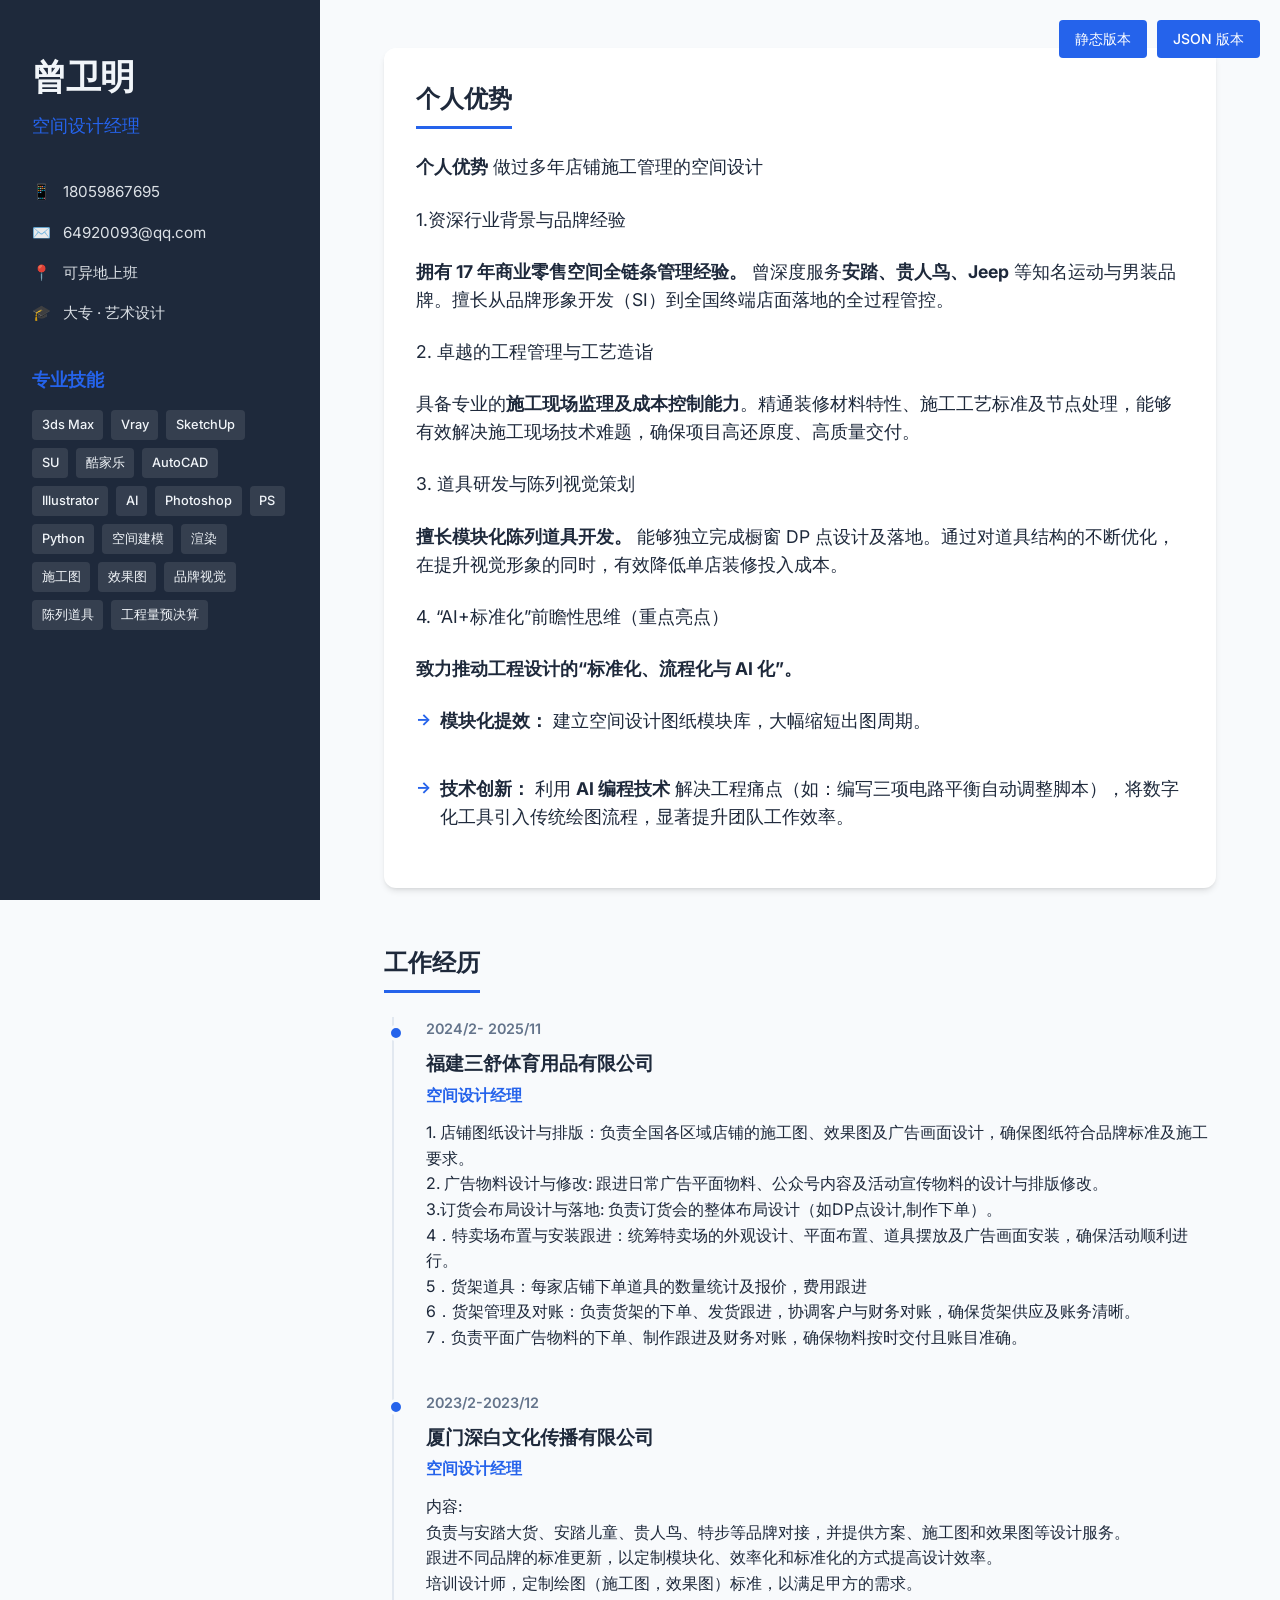
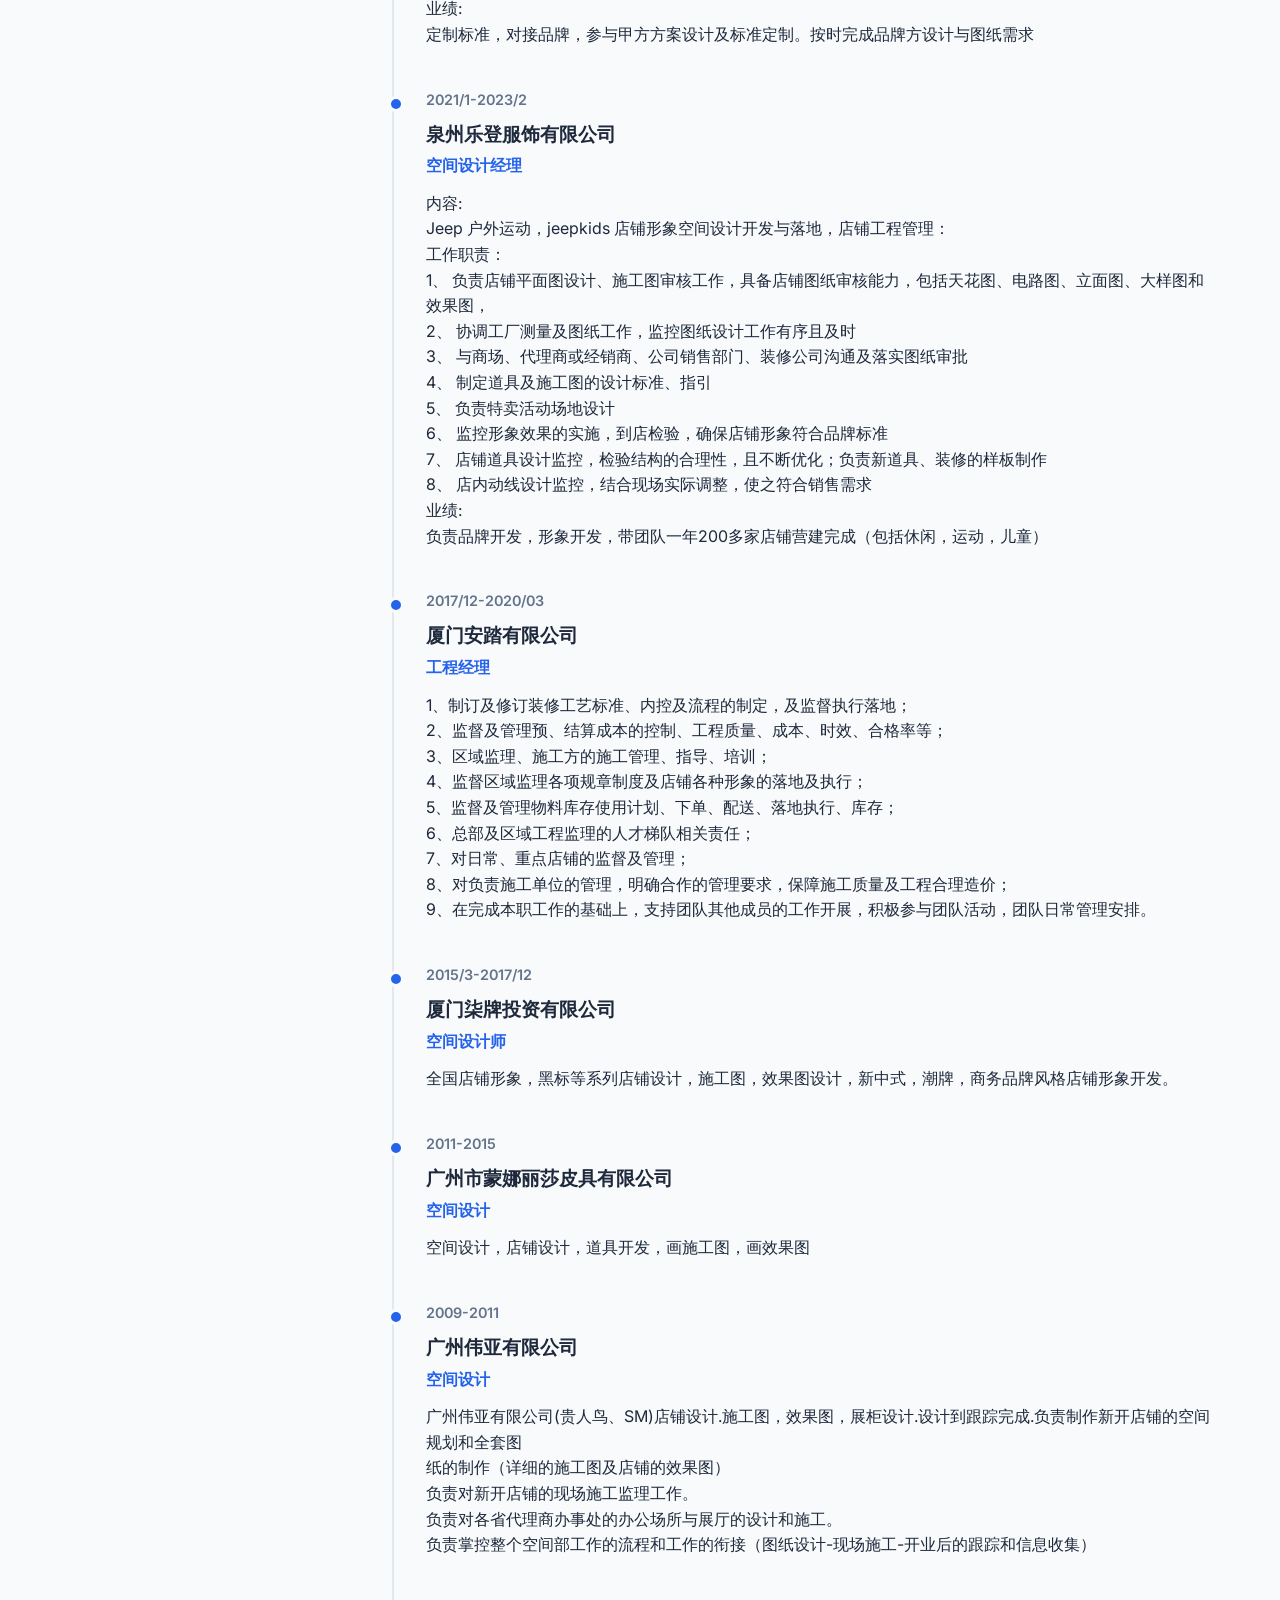
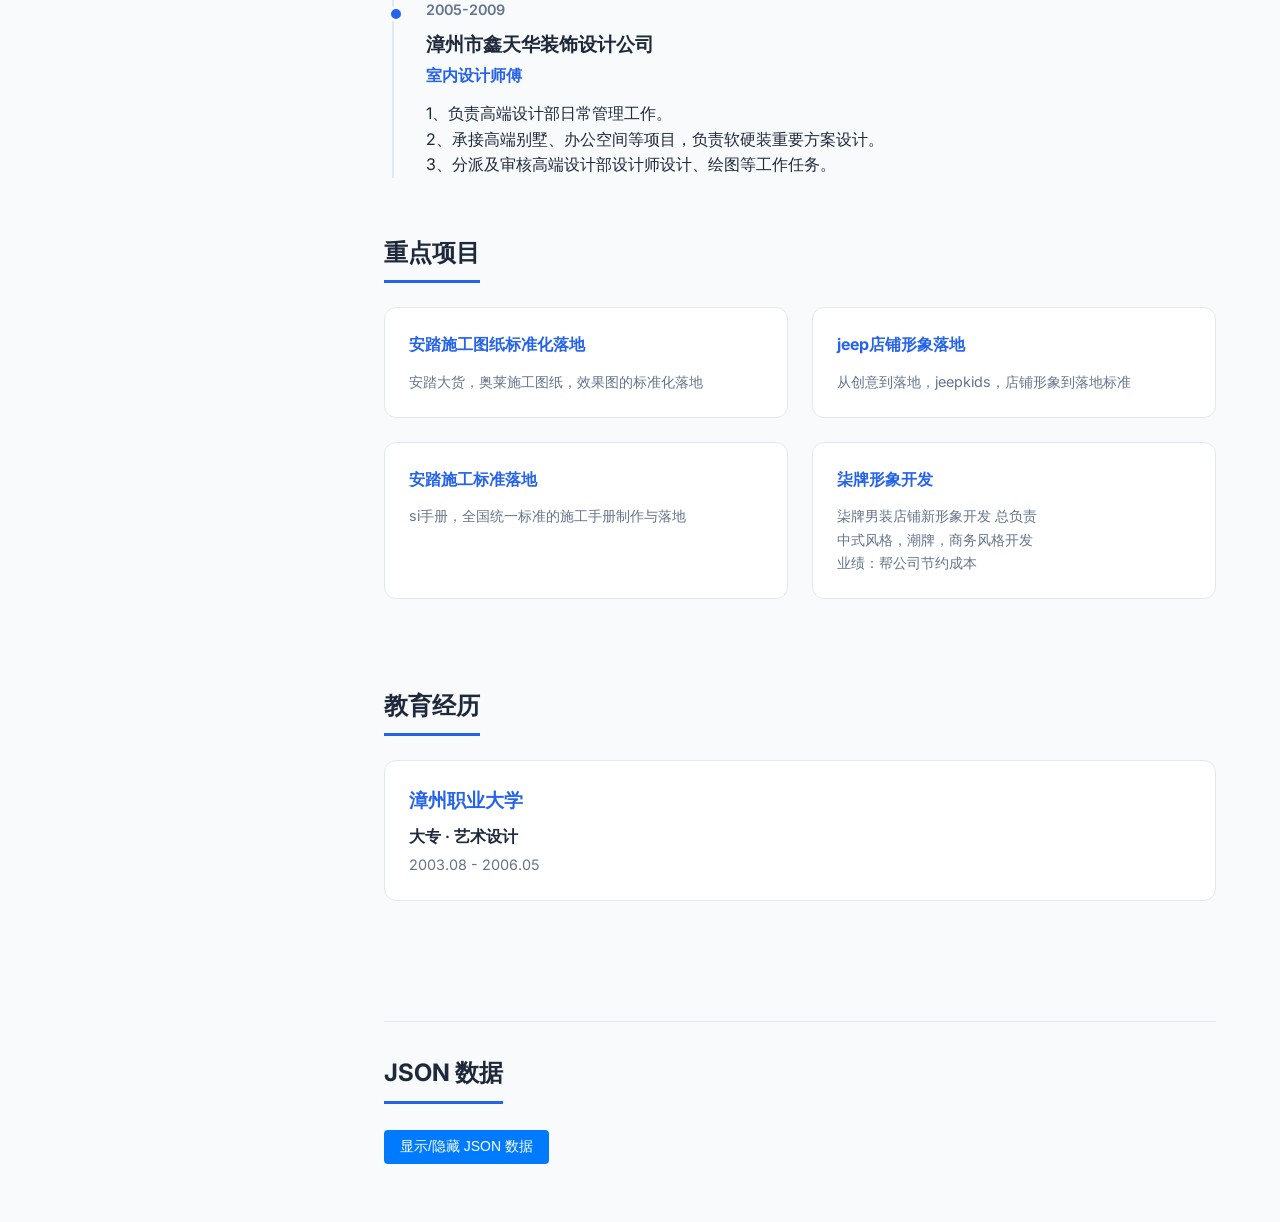
==== resume-json.html @ 0f8d4d76 "添加 JSON 动态加载简历功能 新增功能： - resume-json.html: 动态加载 JSON 简历数据的页面 - 支持从 "曾卫明简历.json" 文件加载完整简历信息 - 添加导航链接在" ====
<!DOCTYPE html>
<html lang="zh-CN">
<head>
    <meta charset="UTF-8">
    <meta name="viewport" content="width=device-width, initial-scale=1.0">
    <title>曾卫明 | 空间设计经理 - JSON 简历</title>
    <meta name="description" content="曾卫明，资深空间设计经理，拥有17年商业零售空间全链条管理经验。精通SI开发、工程管理及AI赋能设计。">
    <link rel="stylesheet" href="style.css">
    <link rel="preconnect" href="https://fonts.googleapis.com">
    <link rel="preconnect" href="https://fonts.gstatic.com" crossorigin>
    <link href="https://fonts.googleapis.com/css2?family=Inter:wght@300;400;500;600;700&display=swap" rel="stylesheet">
    <style>
        .loading {
            text-align: center;
            padding: 50px;
            font-size: 18px;
            color: #666;
        }
        .error {
            text-align: center;
            padding: 50px;
            color: #e74c3c;
            font-size: 18px;
        }
        .json-viewer {
            background: #f8f9fa;
            border: 1px solid #dee2e6;
            border-radius: 8px;
            padding: 20px;
            margin: 20px 0;
            font-family: 'Courier New', monospace;
            font-size: 14px;
            max-height: 500px;
            overflow-y: auto;
        }
        .json-toggle {
            background: #007bff;
            color: white;
            border: none;
            padding: 8px 16px;
            border-radius: 4px;
            cursor: pointer;
            margin: 10px 0;
            font-size: 14px;
        }
        .json-toggle:hover {
            background: #0056b3;
        }
    </style>
</head>
<body>
    <div class="nav-links">
        <a href="index.html" class="nav-link">静态版本</a>
        <a href="resume-json.html" class="nav-link">JSON 版本</a>
    </div>
    <div class="app-container">
        <!-- Sidebar -->
        <aside class="sidebar">
            <div class="profile-header">
                <div class="name-tag">
                    <h1 id="resume-name">加载中...</h1>
                    <p class="title" id="resume-title">空间设计经理</p>
                </div>
            </div>

            <div class="contact-section" id="contact-section">
                <!-- 联系信息会动态加载 -->
            </div>

            <div class="skills-section">
                <h3>专业技能</h3>
                <div class="skill-tags" id="skills-section">
                    <!-- 技能标签会动态加载 -->
                </div>
            </div>
        </aside>

        <!-- Main Content -->
        <main class="main-content">
            <section class="summary-card">
                <h2>个人优势</h2>
                <div class="summary-content" id="summary-section">
                    <!-- 个人优势会动态加载 -->
                </div>
            </section>

            <section class="experience-section">
                <h2>工作经历</h2>
                <div class="timeline" id="experience-section">
                    <!-- 工作经历会动态加载 -->
                </div>
            </section>

            <section class="projects-section">
                <h2>重点项目</h2>
                <div class="project-grid" id="projects-section">
                    <!-- 项目经历会动态加载 -->
                </div>
            </section>

            <section class="education-section">
                <h2>教育经历</h2>
                <div id="education-section">
                    <!-- 教育经历会动态加载 -->
                </div>
            </section>

            <!-- JSON 数据查看器 -->
            <section class="json-section">
                <h2>JSON 数据</h2>
                <button class="json-toggle" onclick="toggleJsonViewer()">显示/隐藏 JSON 数据</button>
                <div class="json-viewer" id="json-viewer" style="display: none;">
                    <pre id="json-data"></pre>
                </div>
            </section>
        </main>
    </div>

    <script src="script.js"></script>
    <script>
        // 显示加载状态
        document.addEventListener('DOMContentLoaded', function() {
            loadResumeData();
        });

        async function loadResumeData() {
            try {
                const response = await fetch('曾卫明简历.json');
                if (!response.ok) {
                    throw new Error(`HTTP error! status: ${response.status}`);
                }
                const resumeData = await response.json();
                
                // 显示 JSON 数据
                document.getElementById('json-data').textContent = JSON.stringify(resumeData, null, 2);
                
                // 渲染简历内容
                renderResume(resumeData);
            } catch (error) {
                console.error('加载简历数据失败:', error);
                document.getElementById('resume-name').textContent = '加载失败';
                document.getElementById('resume-title').textContent = '请检查 JSON 文件';
                document.getElementById('contact-section').innerHTML = 
                    '<div class="error">无法加载简历数据，请检查控制台错误信息。</div>';
            }
        }

        function renderResume(data) {
            // 基本信息
            document.getElementById('resume-name').textContent = data.basic.name || '曾卫明';
            document.getElementById('resume-title').textContent = data.basic.title || '空间设计经理';

            // 联系信息
            const contactSection = document.getElementById('contact-section');
            contactSection.innerHTML = `
                <div class="contact-item">
                    <span class="icon">📱</span>
                    <a href="tel:${data.basic.phone || '18059867695'}">${data.basic.phone || '18059867695'}</a>
                </div>
                <div class="contact-item">
                    <span class="icon">✉️</span>
                    <a href="mailto:${data.basic.email || '64020093@qq.com'}">${data.basic.email || '64020093@qq.com'}</a>
                </div>
                <div class="contact-item">
                    <span class="icon">📍</span>
                    <span>${data.basic.location || '福建 · 可异地上班'}</span>
                </div>
                <div class="contact-item">
                    <span class="icon">🎓</span>
                    <span>${data.education[0]?.degree || '大专'} · ${data.education[0]?.major || '艺术设计'}</span>
                </div>
            `;

            // 专业技能（从 skillContent 中提取）
            const skillsSection = document.getElementById('skills-section');
            const skillKeywords = [
                '3ds Max', 'Vray', 'SketchUp', 'SU', '酷家乐', 'AutoCAD', 
                'Illustrator', 'AI', 'Photoshop', 'PS', 'Python', 'AI编程',
                '空间建模', '渲染', '施工图', '效果图', '品牌视觉', '橱窗设计',
                'DP点', '陈列道具', '工程量预决算', '模块化', '标准化'
            ];
            
            let skills = [];
            const skillContent = data.skillContent || '';
            for (const keyword of skillKeywords) {
                if (skillContent.includes(keyword)) {
                    skills.push(keyword);
                }
            }
            
            if (skills.length === 0) {
                skills = ['空间设计', '工程管理', '品牌形象开发', '施工监理', '成本控制'];
            }
            
            skillsSection.innerHTML = skills.map(skill => `<span>${skill}</span>`).join('');

            // 个人优势
            const summarySection = document.getElementById('summary-section');
            if (data.customData && data.customData['custom-1'] && data.customData['custom-1'][0]) {
                const advantage = data.customData['custom-1'][0];
                summarySection.innerHTML = `
                    <p><strong>${advantage.title || '个人优势'}</strong> ${advantage.subtitle || ''}</p>
                    <div>${advantage.description || ''}</div>
                `;
            } else {
                summarySection.innerHTML = `
                    <p><strong>17年商业零售空间全链条管理经验。</strong> 曾深度服务安踏、贵人鸟、Jeep等知名品牌。擅长从品牌形象开发（SI）到全国终端店面落地的全过程管控。</p>
                    <ul>
                        <li><strong>工程管理：</strong> 具备专业的施工现场监理及成本控制能力，精通装修材料及工艺标准。</li>
                        <li><strong>道具研发：</strong> 擅长模块化陈列道具开发，优化结构，提升形象并降低单店成本。</li>
                        <li><strong>AI 赋能：</strong> 致力推动设计"标准化、流程化与 AI 化"，自主开发三相电路平衡辅助计算代码。</li>
                    </ul>
                `;
            }

            // 工作经历
            const experienceSection = document.getElementById('experience-section');
            if (data.experience && data.experience.length > 0) {
                experienceSection.innerHTML = data.experience.map(exp => `
                    <div class="timeline-item">
                        <div class="time-node">${exp.date || ''}</div>
                        <div class="content">
                            <h3>${exp.company || ''}</h3>
                            <p class="role">${exp.position || ''}</p>
                            <div>${exp.details || ''}</div>
                        </div>
                    </div>
                `).join('');
            }

            // 项目经历
            const projectsSection = document.getElementById('projects-section');
            if (data.projects && data.projects.length > 0) {
                projectsSection.innerHTML = data.projects.map(proj => `
                    <div class="project-card">
                        <h4>${proj.name || ''}</h4>
                        <p>${proj.description || ''}</p>
                    </div>
                `).join('');
            }

            // 教育经历
            const educationSection = document.getElementById('education-section');
            if (data.education && data.education.length > 0) {
                educationSection.innerHTML = data.education.map(edu => `
                    <div class="education-item">
                        <h3>${edu.school || ''}</h3>
                        <p class="degree">${edu.degree || ''} · ${edu.major || ''}</p>
                        <p class="date">${formatDate(edu.startDate)} - ${formatDate(edu.endDate)}</p>
                    </div>
                `).join('');
            }
        }

        function formatDate(dateString) {
            if (!dateString) return '';
            try {
                const date = new Date(dateString);
                return date.getFullYear() + '.' + (date.getMonth() + 1).toString().padStart(2, '0');
            } catch (e) {
                return dateString;
            }
        }

        function toggleJsonViewer() {
            const viewer = document.getElementById('json-viewer');
            viewer.style.display = viewer.style.display === 'none' ? 'block' : 'none';
        }
    </script>
</body>
</html>
---- style.css ----
:root {
    --primary-color: #2563eb;
    --primary-hover: #1d4ed8;
    --bg-color: #f8fafc;
    --text-main: #1e293b;
    --text-muted: #64748b;
    --card-bg: #ffffff;
    --sidebar-bg: #1e293b;
    --sidebar-text: #f1f5f9;
    --border-color: #e2e8f0;
    --shadow: 0 4px 6px -1px rgb(0 0 0 / 0.1), 0 2px 4px -2px rgb(0 0 0 / 0.1);
    --transition: all 0.3s ease;
}

* {
    margin: 0;
    padding: 0;
    box-sizing: border-box;
}

body {
    font-family: 'Inter', sans-serif;
    line-height: 1.6;
    color: var(--text-main);
    background-color: var(--bg-color);
    -webkit-font-smoothing: antialiased;
}

.app-container {
    display: grid;
    grid-template-columns: 320px 1fr;
    min-height: 100vh;
}

/* Sidebar Styling */
.sidebar {
    background-color: var(--sidebar-bg);
    color: var(--sidebar-text);
    padding: 3rem 2rem;
    position: sticky;
    top: 0;
    height: 100vh;
    display: flex;
    flex-direction: column;
    gap: 2.5rem;
    overflow-y: auto;
}

.profile-header h1 {
    font-size: 2.2rem;
    font-weight: 700;
    margin-bottom: 0.5rem;
    letter-spacing: -0.025em;
}

.profile-header .title {
    font-size: 1.1rem;
    color: var(--primary-color);
    font-weight: 500;
}

.contact-section {
    display: flex;
    flex-direction: column;
    gap: 1rem;
}

.contact-item {
    display: flex;
    align-items: center;
    gap: 0.75rem;
    font-size: 0.95rem;
    opacity: 0.9;
}

.contact-item a {
    color: inherit;
    text-decoration: none;
    transition: var(--transition);
}

.contact-item a:hover {
    color: var(--primary-color);
}

.skills-section h3 {
    font-size: 1.1rem;
    margin-bottom: 1rem;
    color: var(--primary-color);
}

.skill-tags {
    display: flex;
    flex-wrap: wrap;
    gap: 0.5rem;
}

.skill-tags span {
    background: rgba(255, 255, 255, 0.1);
    padding: 0.3rem 0.6rem;
    border-radius: 4px;
    font-size: 0.8rem;
    font-weight: 500;
}

/* Main Content Styling */
.main-content {
    padding: 3rem 4rem;
    max-width: 1000px;
    margin: 0 auto;
    display: flex;
    flex-direction: column;
    gap: 3.5rem;
}

section h2 {
    font-size: 1.5rem;
    font-weight: 700;
    margin-bottom: 1.5rem;
    padding-bottom: 0.5rem;
    border-bottom: 3px solid var(--primary-color);
    width: fit-content;
}

/* Summary Card */
.summary-card {
    background: var(--card-bg);
    padding: 2rem;
    border-radius: 12px;
    box-shadow: var(--shadow);
}

.summary-content p {
    font-size: 1.1rem;
    margin-bottom: 1.5rem;
    color: var(--text-main);
}

.summary-content ul {
    list-style: none;
    display: grid;
    gap: 1rem;
}

.summary-content li {
    position: relative;
    padding-left: 1.5rem;
}

.summary-content li::before {
    content: "→";
    position: absolute;
    left: 0;
    color: var(--primary-color);
    font-weight: bold;
}

/* Timeline */
.timeline {
    display: flex;
    flex-direction: column;
    gap: 2.5rem;
    border-left: 2px solid var(--border-color);
    padding-left: 2rem;
    margin-left: 0.5rem;
}

.timeline-item {
    position: relative;
}

.timeline-item::before {
    content: "";
    position: absolute;
    left: calc(-2rem - 6px);
    top: 0.5rem;
    width: 10px;
    height: 10px;
    background: var(--primary-color);
    border-radius: 50%;
    border: 3px solid var(--bg-color);
}

.time-node {
    font-size: 0.9rem;
    font-weight: 600;
    color: var(--text-muted);
    margin-bottom: 0.5rem;
}

.content h3 {
    font-size: 1.2rem;
    margin-bottom: 0.25rem;
}

.content .role {
    font-weight: 600;
    color: var(--primary-color);
    margin-bottom: 0.75rem;
}

.content ul {
    list-style: disc;
    padding-left: 1.2rem;
    color: var(--text-muted);
    font-size: 0.95rem;
}

/* Project Grid */
.project-grid {
    display: grid;
    grid-template-columns: repeat(auto-fit, minmax(280px, 1fr));
    gap: 1.5rem;
}

.project-card {
    background: var(--card-bg);
    padding: 1.5rem;
    border-radius: 12px;
    border: 1px solid var(--border-color);
    transition: var(--transition);
}

.project-card:hover {
    transform: translateY(-5px);
    box-shadow: var(--shadow);
    border-color: var(--primary-color);
}

.project-card h4 {
    margin-bottom: 0.75rem;
    color: var(--primary-color);
}

.project-card p {
    font-size: 0.9rem;
    color: var(--text-muted);
}

/* Education Section */
.education-section {
    margin-top: 2rem;
}

.education-item {
    background: var(--card-bg);
    padding: 1.5rem;
    border-radius: 12px;
    border: 1px solid var(--border-color);
    margin-bottom: 1rem;
}

.education-item h3 {
    font-size: 1.2rem;
    margin-bottom: 0.5rem;
    color: var(--primary-color);
}

.education-item .degree {
    font-weight: 600;
    color: var(--text-main);
    margin-bottom: 0.25rem;
}

.education-item .date {
    font-size: 0.9rem;
    color: var(--text-muted);
}

/* Navigation Links */
.nav-links {
    position: fixed;
    top: 20px;
    right: 20px;
    display: flex;
    gap: 10px;
    z-index: 1000;
}

.nav-link {
    background: var(--primary-color);
    color: white;
    padding: 8px 16px;
    border-radius: 4px;
    text-decoration: none;
    font-size: 14px;
    font-weight: 500;
    transition: var(--transition);
}

.nav-link:hover {
    background: var(--primary-hover);
    transform: translateY(-2px);
}

/* JSON Section */
.json-section {
    margin-top: 3rem;
    padding-top: 2rem;
    border-top: 1px solid var(--border-color);
}

.json-section h2 {
    margin-bottom: 1rem;
}

/* Responsive */
@media (max-width: 900px) {
    .app-container {
        grid-template-columns: 1fr;
    }

    .sidebar {
        height: auto;
        position: relative;
        padding: 2rem;
    }

    .main-content {
        padding: 2rem;
    }
}
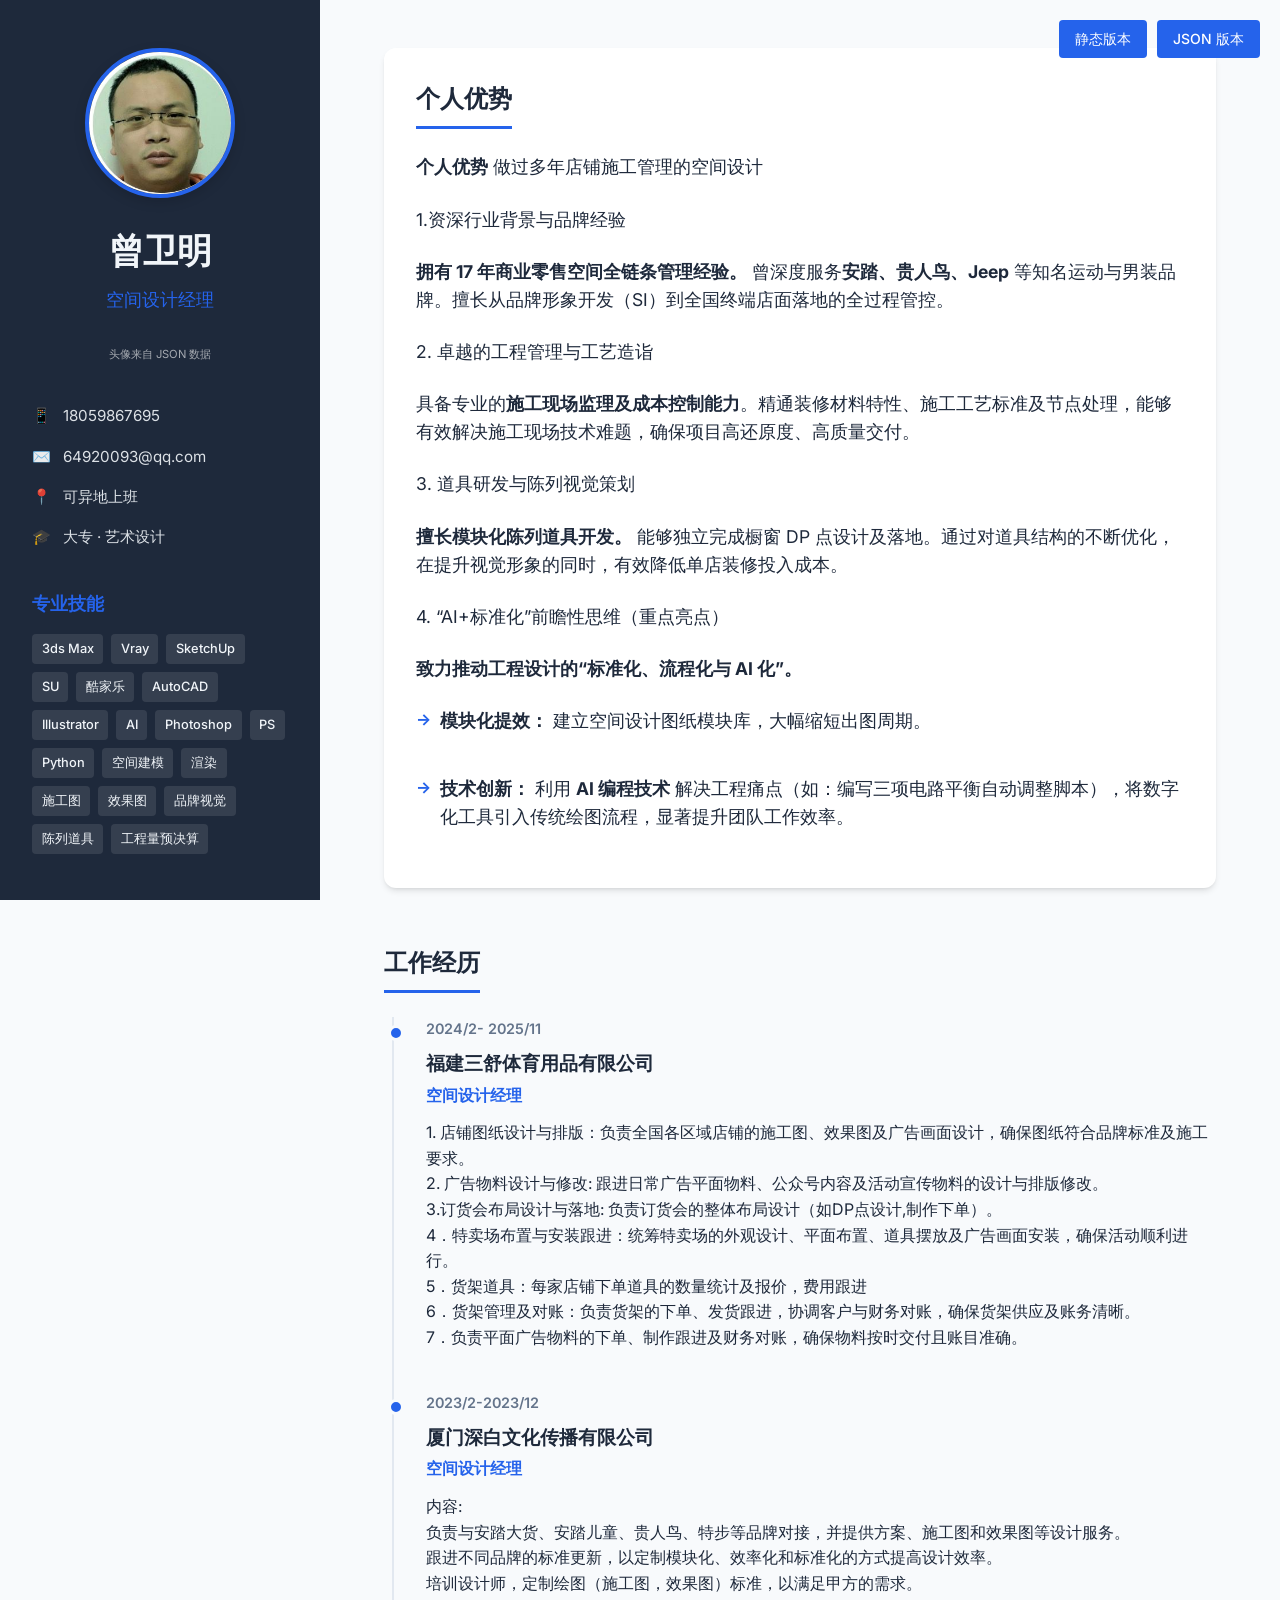
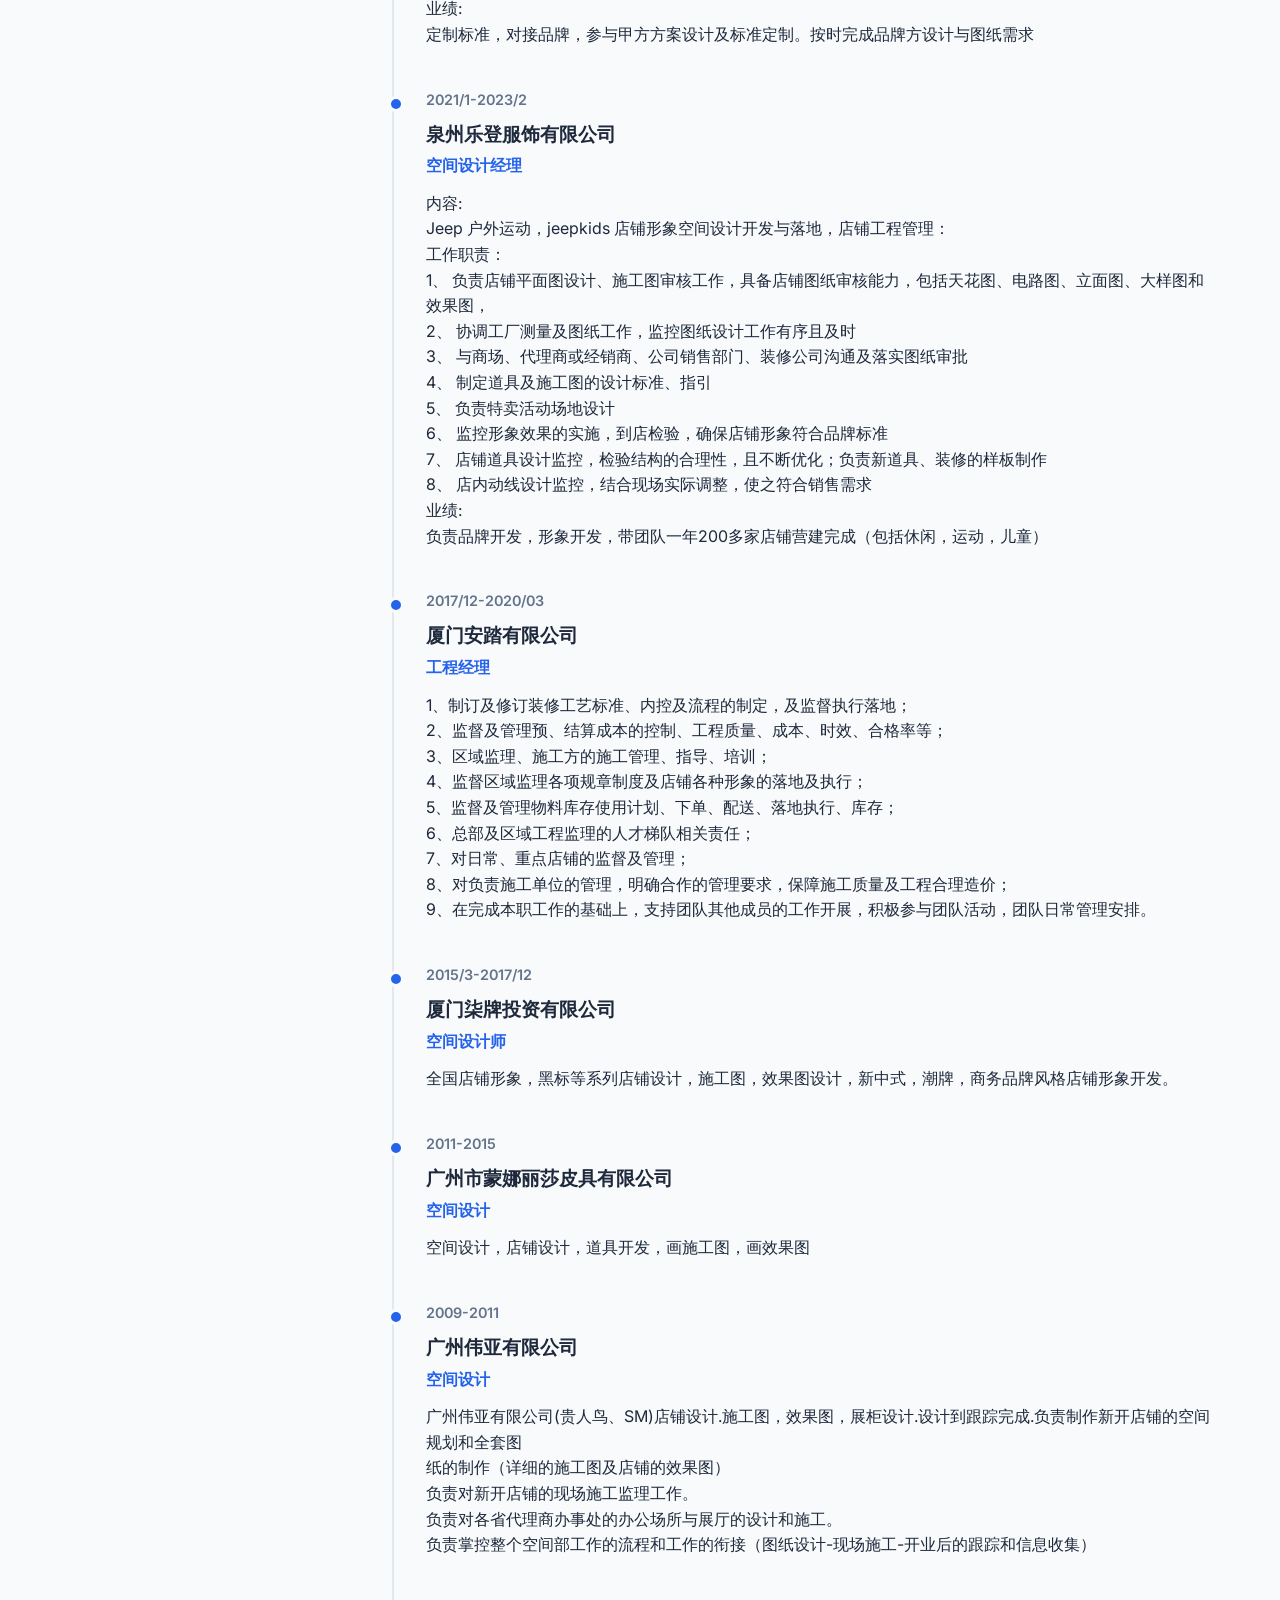
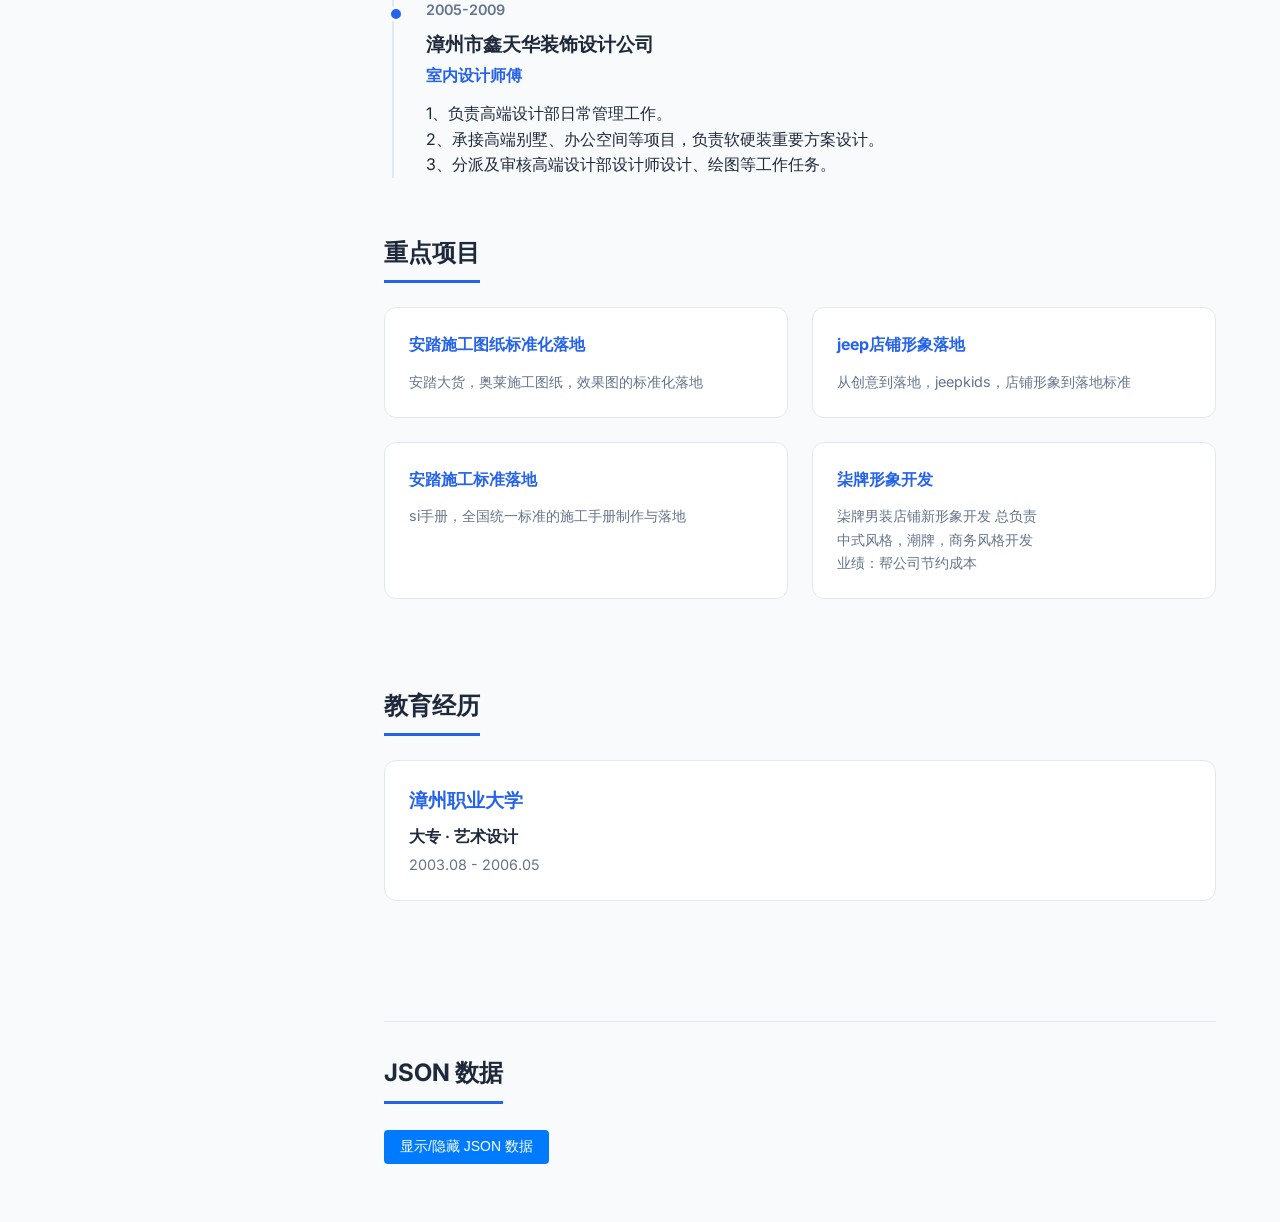
==== commit dde9797a: "添加头像功能并上传头像图片 新增功能： 1. HTML 版本头像上传功能    - 点击"更换头像"按钮上传本地图片    - 支持 JPG/PNG/GIF 格式，最大 2MB    - 自动保存到浏" ====
--- a/resume-json.html
+++ b/resume-json.html
@@ -57,9 +57,18 @@
         <!-- Sidebar -->
         <aside class="sidebar">
             <div class="profile-header">
+                <img src="https://images.unsplash.com/photo-1507003211169-0a1dd7228f2d?ixlib=rb-4.0.3&ixid=M3wxMjA3fDB8MHxwaG90by1wYWdlfHx8fGVufDB8fHx8fA%3D%3D&auto=format&fit=crop&w=300&q=80" 
+                     alt="头像" 
+                     class="profile-avatar" 
+                     id="resume-avatar">
+                
                 <div class="name-tag">
                     <h1 id="resume-name">加载中...</h1>
                     <p class="title" id="resume-title">空间设计经理</p>
+                </div>
+                
+                <div class="avatar-upload">
+                    <p class="avatar-hint">头像来自 JSON 数据</p>
                 </div>
             </div>
 
@@ -149,6 +158,20 @@
             // 基本信息
             document.getElementById('resume-name').textContent = data.basic.name || '曾卫明';
             document.getElementById('resume-title').textContent = data.basic.title || '空间设计经理';
+            
+            // 头像
+            const avatarElement = document.getElementById('resume-avatar');
+            if (data.basic.photo) {
+                // 检查是否是 base64 数据
+                if (data.basic.photo.startsWith('data:image')) {
+                    avatarElement.src = data.basic.photo;
+                } else if (data.basic.photo.startsWith('http')) {
+                    avatarElement.src = data.basic.photo;
+                } else {
+                    // 假设是相对路径的文件名
+                    avatarElement.src = data.basic.photo;
+                }
+            }
 
             // 联系信息
             const contactSection = document.getElementById('contact-section');
--- a/style.css
+++ b/style.css
@@ -46,6 +46,57 @@
     overflow-y: auto;
 }
 
+.profile-header {
+    display: flex;
+    flex-direction: column;
+    align-items: center;
+    text-align: center;
+    gap: 1.5rem;
+}
+
+.profile-avatar {
+    width: 150px;
+    height: 150px;
+    border-radius: 50%;
+    object-fit: cover;
+    border: 4px solid var(--primary-color);
+    box-shadow: 0 4px 12px rgba(0, 0, 0, 0.15);
+}
+
+.avatar-upload {
+    display: flex;
+    flex-direction: column;
+    align-items: center;
+    gap: 0.5rem;
+    margin-top: 0.5rem;
+}
+
+.avatar-upload-btn {
+    background: rgba(255, 255, 255, 0.1);
+    color: var(--sidebar-text);
+    border: 1px solid rgba(255, 255, 255, 0.3);
+    padding: 6px 12px;
+    border-radius: 4px;
+    font-size: 0.8rem;
+    cursor: pointer;
+    transition: var(--transition);
+}
+
+.avatar-upload-btn:hover {
+    background: rgba(255, 255, 255, 0.2);
+}
+
+.avatar-upload input[type="file"] {
+    display: none;
+}
+
+.avatar-hint {
+    font-size: 0.7rem;
+    color: rgba(255, 255, 255, 0.6);
+    text-align: center;
+    max-width: 200px;
+}
+
 .profile-header h1 {
     font-size: 2.2rem;
     font-weight: 700;
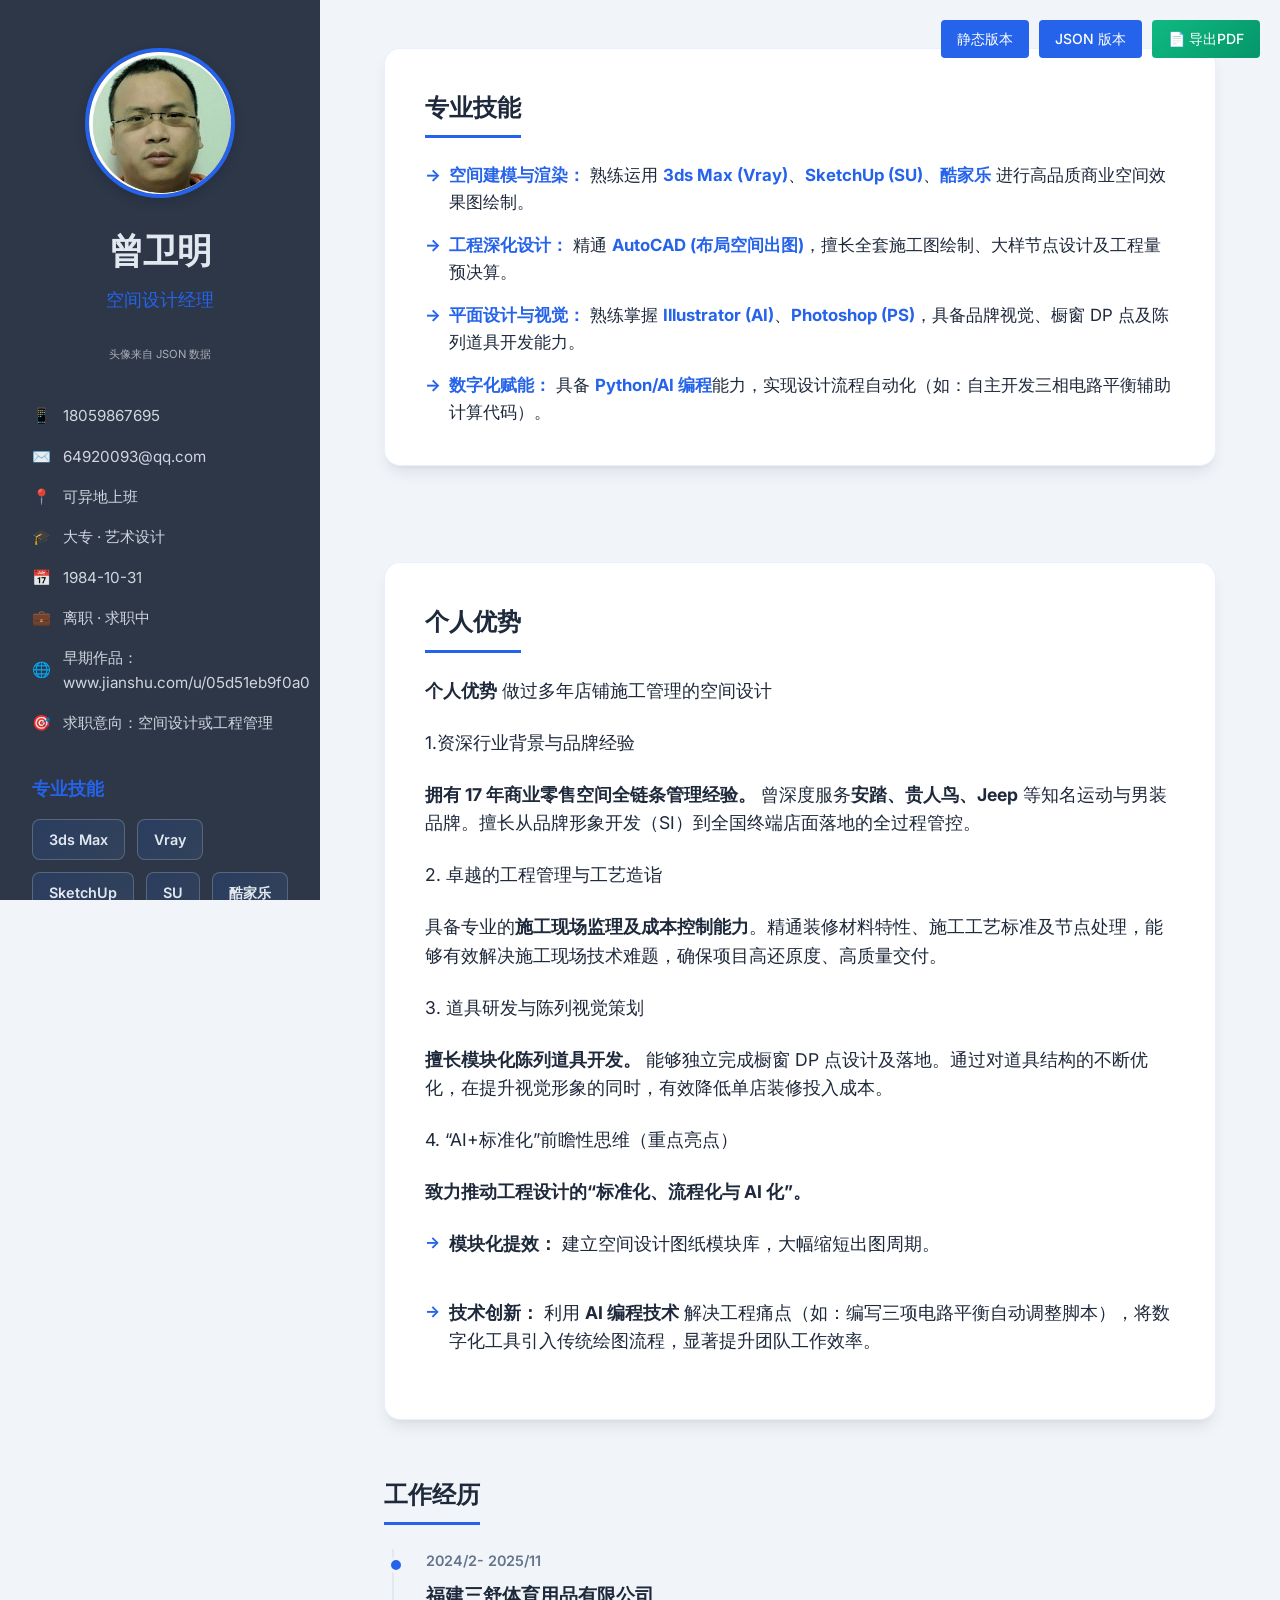
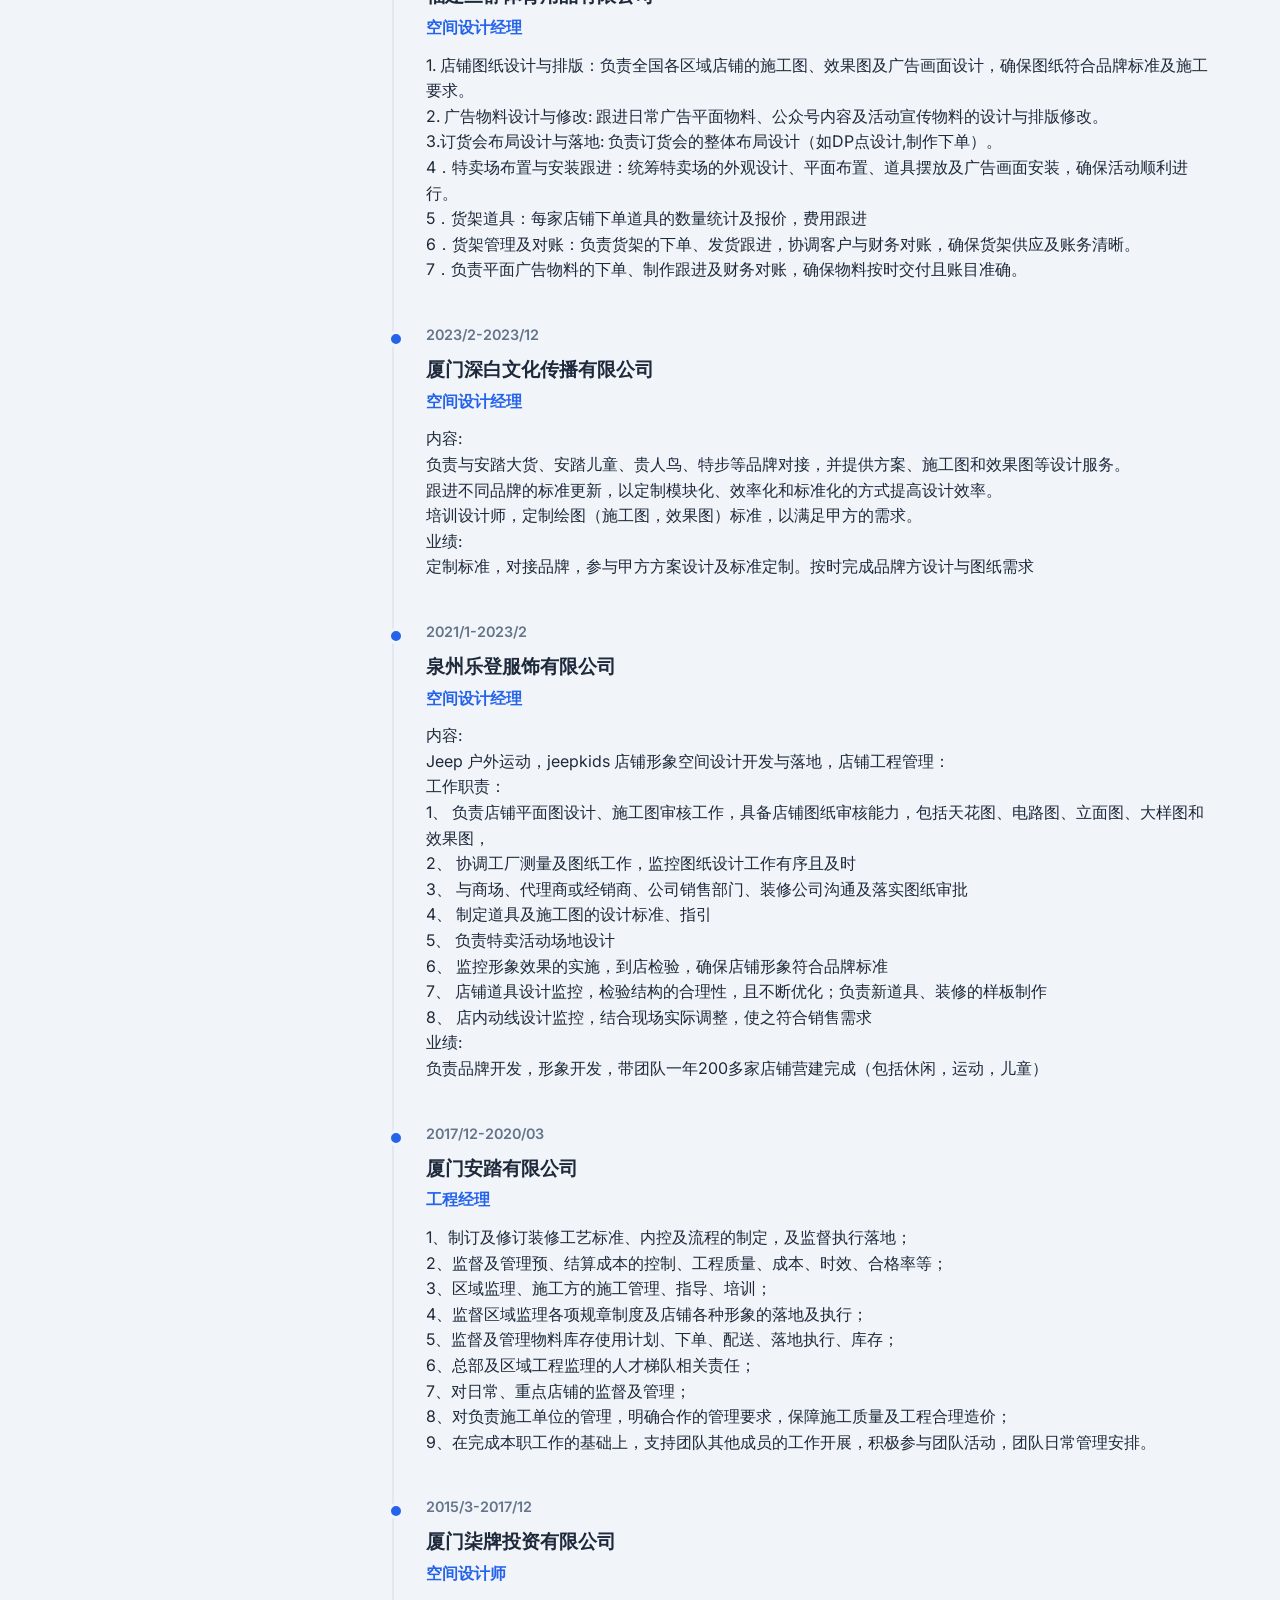
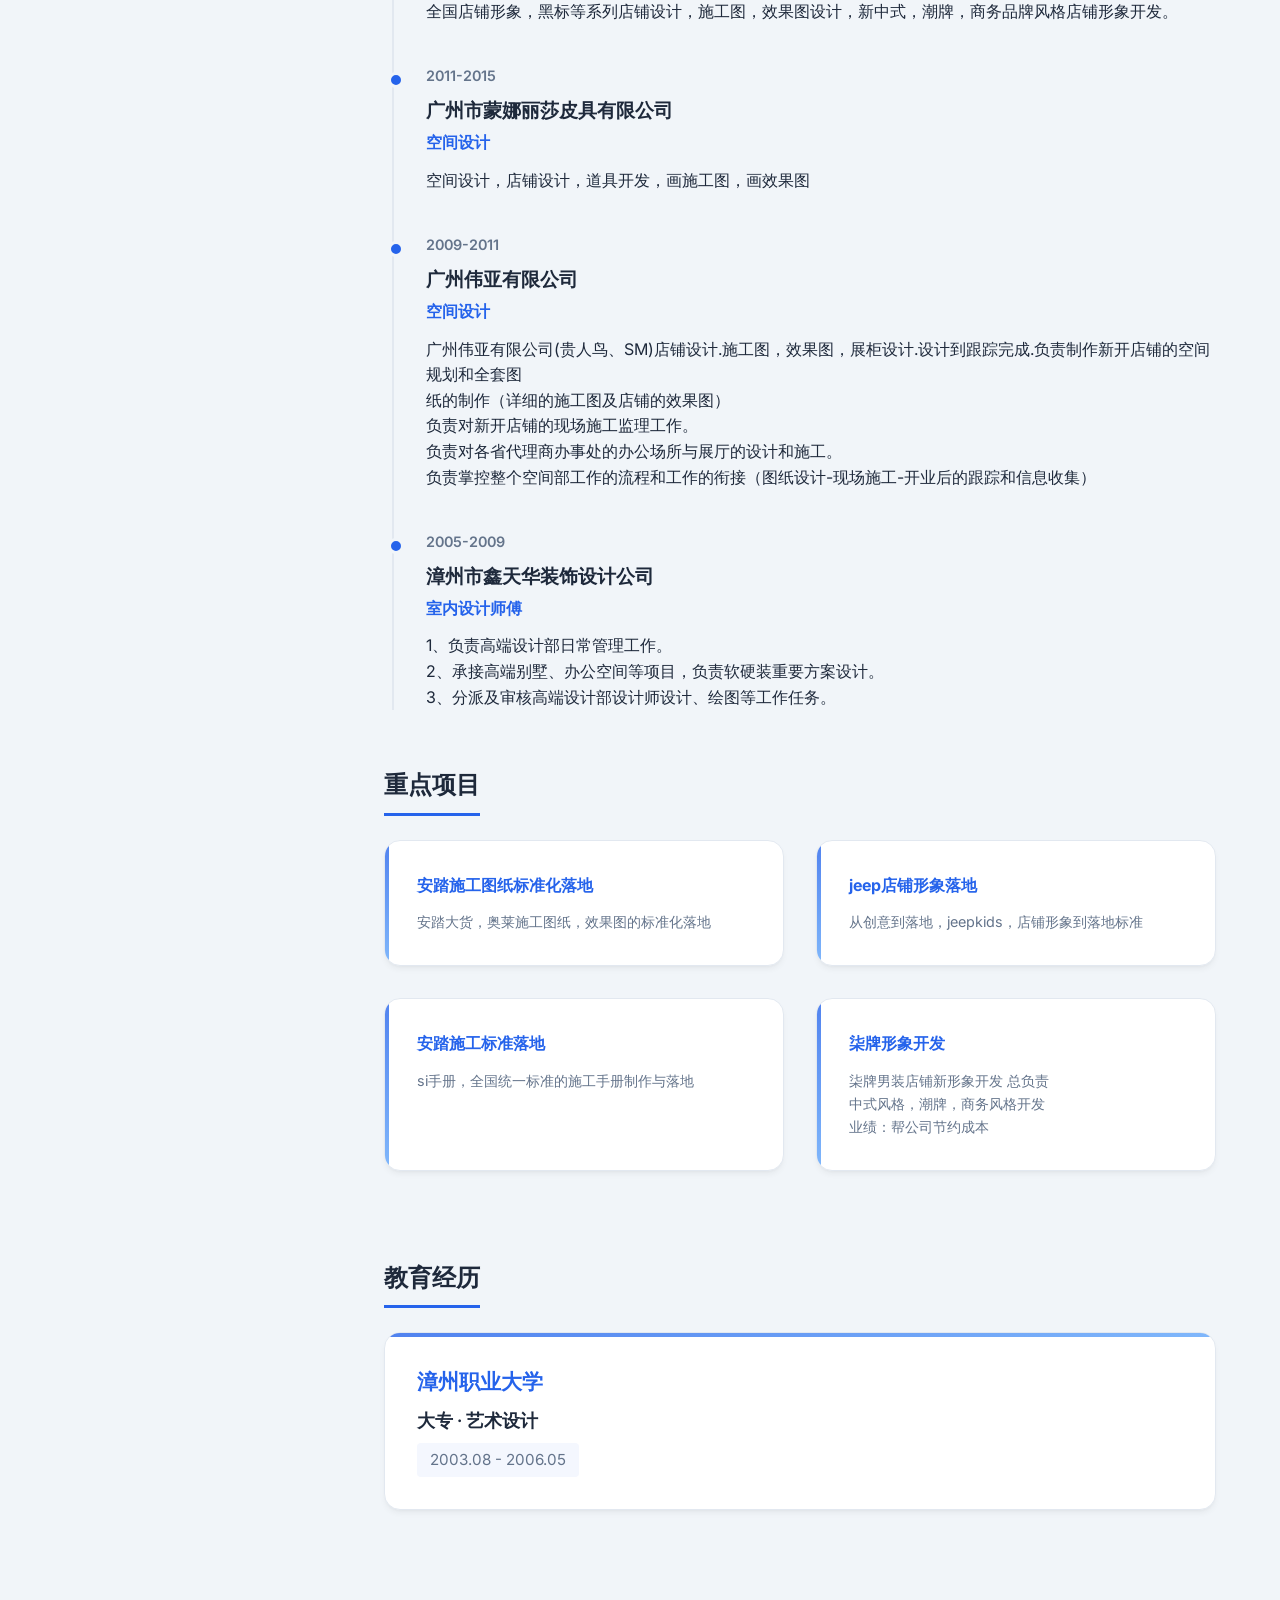
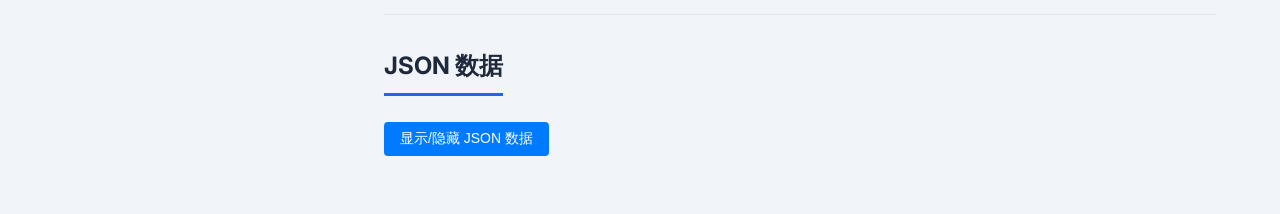
==== commit feaf35f6: "优化简历网站视觉设计和功能 - 添加PDF导出按钮（右上角绿色渐变） - 补充侧边栏缺失信息：生日、离职状态、早期作品链接、求职意向 - 专业技能详细内容移到主内容区顶部 - 优化背景颜色和卡片阴影层" ====
--- a/resume-json.html
+++ b/resume-json.html
@@ -52,6 +52,7 @@
     <div class="nav-links">
         <a href="index.html" class="nav-link">静态版本</a>
         <a href="resume-json.html" class="nav-link">JSON 版本</a>
+        <button id="print-pdf-btn" class="nav-link pdf-btn">📄 导出PDF</button>
     </div>
     <div class="app-container">
         <!-- Sidebar -->
@@ -86,6 +87,13 @@
 
         <!-- Main Content -->
         <main class="main-content">
+            <section class="skills-detailed-card" id="skills-detailed-section">
+                <h2>专业技能</h2>
+                <div class="skills-detailed-content">
+                    <!-- 专业技能详细内容会动态加载 -->
+                </div>
+            </section>
+
             <section class="summary-card">
                 <h2>个人优势</h2>
                 <div class="summary-content" id="summary-section">
@@ -127,8 +135,23 @@
 
     <script src="script.js"></script>
     <script>
-        // 显示加载状态
+        // PDF导出功能
         document.addEventListener('DOMContentLoaded', function() {
+            const printPdfBtn = document.getElementById('print-pdf-btn');
+            if (printPdfBtn) {
+                printPdfBtn.addEventListener('click', () => {
+                    const navLinks = document.querySelector('.nav-links');
+                    const originalDisplay = navLinks.style.display;
+                    navLinks.style.display = 'none';
+                    
+                    window.print();
+                    
+                    setTimeout(() => {
+                        navLinks.style.display = originalDisplay || 'flex';
+                    }, 100);
+                });
+            }
+            
             loadResumeData();
         });
 
@@ -175,6 +198,31 @@
 
             // 联系信息
             const contactSection = document.getElementById('contact-section');
+            const birthDate = data.basic.birthDate ? new Date(data.basic.birthDate).toISOString().split('T')[0] : '1984-10-31';
+            const employementStatus = data.basic.employementStatus || '离职';
+            
+            // 提取早期作品链接
+            let earlyWorksLink = '';
+            if (data.basic.customFields && data.basic.customFields.length > 0) {
+                const earlyWorksField = data.basic.customFields.find(field => field.label === '早期作品');
+                if (earlyWorksField && earlyWorksField.value) {
+                    // 提取URL
+                    const urlMatch = earlyWorksField.value.match(/https?:\/\/[^\s]+/);
+                    if (urlMatch) {
+                        earlyWorksLink = urlMatch[0];
+                    }
+                }
+            }
+            
+            // 提取求职意向
+            let jobIntention = '';
+            if (data.basic.customFields && data.basic.customFields.length > 0) {
+                const jobField = data.basic.customFields.find(field => field.label === '求职意向');
+                if (jobField && jobField.value) {
+                    jobIntention = jobField.value.replace('求职意向：', '');
+                }
+            }
+            
             contactSection.innerHTML = `
                 <div class="contact-item">
                     <span class="icon">📱</span>
@@ -182,7 +230,7 @@
                 </div>
                 <div class="contact-item">
                     <span class="icon">✉️</span>
-                    <a href="mailto:${data.basic.email || '64020093@qq.com'}">${data.basic.email || '64020093@qq.com'}</a>
+                    <a href="mailto:${data.basic.email || '64920093@qq.com'}">${data.basic.email || '64920093@qq.com'}</a>
                 </div>
                 <div class="contact-item">
                     <span class="icon">📍</span>
@@ -192,6 +240,26 @@
                     <span class="icon">🎓</span>
                     <span>${data.education[0]?.degree || '大专'} · ${data.education[0]?.major || '艺术设计'}</span>
                 </div>
+                <div class="contact-item">
+                    <span class="icon">📅</span>
+                    <span>${birthDate}</span>
+                </div>
+                <div class="contact-item">
+                    <span class="icon">💼</span>
+                    <span>${employementStatus} · 求职中</span>
+                </div>
+                ${earlyWorksLink ? `
+                <div class="contact-item">
+                    <span class="icon">🌐</span>
+                    <a href="${earlyWorksLink}" target="_blank">早期作品：${earlyWorksLink.replace('https://', '').replace('http://', '')}</a>
+                </div>
+                ` : ''}
+                ${jobIntention ? `
+                <div class="contact-item">
+                    <span class="icon">🎯</span>
+                    <span>求职意向：${jobIntention}</span>
+                </div>
+                ` : ''}
             `;
 
             // 专业技能（从 skillContent 中提取）
@@ -216,6 +284,33 @@
             }
             
             skillsSection.innerHTML = skills.map(skill => `<span>${skill}</span>`).join('');
+
+            // 专业技能详细内容
+            const skillsDetailedSection = document.getElementById('skills-detailed-section');
+            if (data.skillContent) {
+                // 从 skillContent 中提取列表项
+                const skillContent = data.skillContent;
+                const liMatches = skillContent.match(/<li>.*?<\/li>/gs);
+                
+                if (liMatches && liMatches.length > 0) {
+                    const skillsDetailedHTML = liMatches.map(li => {
+                        // 提取纯文本内容，移除HTML标签但保留strong标签
+                        const text = li.replace(/<li>|<\/li>/g, '')
+                                        .replace(/<p>|<\/p>/g, '')
+                                        .replace(/class="[^"]*"/g, '');
+                        return `<li>${text}</li>`;
+                    }).join('');
+                    
+                    skillsDetailedSection.querySelector('.skills-detailed-content').innerHTML = 
+                        `<ul class="skills-detailed-list">${skillsDetailedHTML}</ul>`;
+                } else {
+                    // 如果没有列表项，直接显示内容
+                    skillsDetailedSection.querySelector('.skills-detailed-content').innerHTML = 
+                        `<div>${skillContent.replace(/<h3>.*?<\/h3>/g, '')}</div>`;
+                }
+            } else {
+                skillsDetailedSection.style.display = 'none';
+            }
 
             // 个人优势
             const summarySection = document.getElementById('summary-section');
--- a/style.css
+++ b/style.css
@@ -1,14 +1,16 @@
 :root {
     --primary-color: #2563eb;
     --primary-hover: #1d4ed8;
-    --bg-color: #f8fafc;
+    --bg-color: #f1f5f9;
     --text-main: #1e293b;
     --text-muted: #64748b;
     --card-bg: #ffffff;
-    --sidebar-bg: #1e293b;
-    --sidebar-text: #f1f5f9;
+    --sidebar-bg: #2d3748;
+    --sidebar-text: #e2e8f0;
     --border-color: #e2e8f0;
-    --shadow: 0 4px 6px -1px rgb(0 0 0 / 0.1), 0 2px 4px -2px rgb(0 0 0 / 0.1);
+    --shadow: 0 4px 6px -1px rgb(0 0 0 / 0.05), 0 2px 4px -2px rgb(0 0 0 / 0.05);
+    --shadow-lg: 0 10px 15px -3px rgb(0 0 0 / 0.08), 0 4px 6px -4px rgb(0 0 0 / 0.08);
+    --shadow-xl: 0 20px 25px -5px rgb(0 0 0 / 0.1), 0 8px 10px -6px rgb(0 0 0 / 0.1);
     --transition: all 0.3s ease;
 }
 
@@ -140,18 +142,87 @@
     color: var(--primary-color);
 }
 
+/* Skills Detailed Card */
+.skills-detailed-card {
+    background: var(--card-bg);
+    padding: 2.5rem;
+    border-radius: 16px;
+    box-shadow: var(--shadow-lg);
+    border: 1px solid rgba(37, 99, 235, 0.1);
+    transition: var(--transition);
+    margin-bottom: 2.5rem;
+}
+
+.skills-detailed-card:hover {
+    box-shadow: var(--shadow-xl);
+    transform: translateY(-2px);
+}
+
+.skills-detailed-list {
+    list-style: none;
+    display: flex;
+    flex-direction: column;
+    gap: 1rem;
+}
+
+.skills-detailed-list li {
+    font-size: 1.05rem;
+    line-height: 1.6;
+    color: var(--text-main);
+    padding-left: 1.5rem;
+    position: relative;
+}
+
+.skills-detailed-list li::before {
+    content: "→";
+    position: absolute;
+    left: 0;
+    color: var(--primary-color);
+    font-weight: bold;
+}
+
+.skills-detailed-list strong {
+    color: var(--primary-color);
+}
+
 .skill-tags {
     display: flex;
     flex-wrap: wrap;
-    gap: 0.5rem;
+    gap: 0.75rem;
 }
 
 .skill-tags span {
-    background: rgba(255, 255, 255, 0.1);
-    padding: 0.3rem 0.6rem;
-    border-radius: 4px;
-    font-size: 0.8rem;
-    font-weight: 500;
+    background: linear-gradient(135deg, rgba(37, 99, 235, 0.15), rgba(96, 165, 250, 0.1));
+    padding: 0.5rem 1rem;
+    border-radius: 8px;
+    font-size: 0.9rem;
+    font-weight: 600;
+    color: var(--sidebar-text);
+    border: 1px solid rgba(255, 255, 255, 0.2);
+    transition: var(--transition);
+    position: relative;
+    overflow: hidden;
+}
+
+.skill-tags span::before {
+    content: '';
+    position: absolute;
+    top: 0;
+    left: -100%;
+    width: 100%;
+    height: 100%;
+    background: linear-gradient(90deg, transparent, rgba(255, 255, 255, 0.2), transparent);
+    transition: left 0.5s ease;
+}
+
+.skill-tags span:hover {
+    background: linear-gradient(135deg, rgba(37, 99, 235, 0.25), rgba(96, 165, 250, 0.2));
+    transform: translateY(-2px);
+    box-shadow: 0 4px 12px rgba(0, 0, 0, 0.2);
+}
+
+.skill-tags span:hover::before {
+    left: 100%;
 }
 
 /* Main Content Styling */
@@ -176,9 +247,16 @@
 /* Summary Card */
 .summary-card {
     background: var(--card-bg);
-    padding: 2rem;
-    border-radius: 12px;
-    box-shadow: var(--shadow);
+    padding: 2.5rem;
+    border-radius: 16px;
+    box-shadow: var(--shadow-lg);
+    border: 1px solid rgba(37, 99, 235, 0.1);
+    transition: var(--transition);
+}
+
+.summary-card:hover {
+    box-shadow: var(--shadow-xl);
+    transform: translateY(-2px);
 }
 
 .summary-content p {
@@ -260,21 +338,35 @@
 /* Project Grid */
 .project-grid {
     display: grid;
-    grid-template-columns: repeat(auto-fit, minmax(280px, 1fr));
-    gap: 1.5rem;
+    grid-template-columns: repeat(auto-fit, minmax(300px, 1fr));
+    gap: 2rem;
 }
 
 .project-card {
     background: var(--card-bg);
-    padding: 1.5rem;
-    border-radius: 12px;
+    padding: 2rem;
+    border-radius: 16px;
     border: 1px solid var(--border-color);
     transition: var(--transition);
+    box-shadow: var(--shadow);
+    position: relative;
+    overflow: hidden;
+}
+
+.project-card::before {
+    content: '';
+    position: absolute;
+    top: 0;
+    left: 0;
+    width: 4px;
+    height: 100%;
+    background: linear-gradient(to bottom, var(--primary-color), #60a5fa);
+    opacity: 0.8;
 }
 
 .project-card:hover {
-    transform: translateY(-5px);
-    box-shadow: var(--shadow);
+    transform: translateY(-8px);
+    box-shadow: var(--shadow-xl);
     border-color: var(--primary-color);
 }
 
@@ -295,14 +387,34 @@
 
 .education-item {
     background: var(--card-bg);
-    padding: 1.5rem;
-    border-radius: 12px;
+    padding: 2rem;
+    border-radius: 16px;
     border: 1px solid var(--border-color);
-    margin-bottom: 1rem;
+    box-shadow: var(--shadow);
+    transition: var(--transition);
+    position: relative;
+    overflow: hidden;
+}
+
+.education-item::before {
+    content: '';
+    position: absolute;
+    top: 0;
+    left: 0;
+    width: 100%;
+    height: 4px;
+    background: linear-gradient(to right, var(--primary-color), #60a5fa);
+    opacity: 0.8;
+}
+
+.education-item:hover {
+    transform: translateY(-4px);
+    box-shadow: var(--shadow-lg);
+    border-color: var(--primary-color);
 }
 
 .education-item h3 {
-    font-size: 1.2rem;
+    font-size: 1.3rem;
     margin-bottom: 0.5rem;
     color: var(--primary-color);
 }
@@ -310,12 +422,17 @@
 .education-item .degree {
     font-weight: 600;
     color: var(--text-main);
-    margin-bottom: 0.25rem;
+    margin-bottom: 0.5rem;
+    font-size: 1.1rem;
 }
 
 .education-item .date {
-    font-size: 0.9rem;
+    font-size: 0.95rem;
     color: var(--text-muted);
+    background: rgba(37, 99, 235, 0.05);
+    padding: 0.3rem 0.8rem;
+    border-radius: 4px;
+    display: inline-block;
 }
 
 /* Navigation Links */
@@ -337,11 +454,22 @@
     font-size: 14px;
     font-weight: 500;
     transition: var(--transition);
+    border: none;
+    cursor: pointer;
+    font-family: inherit;
 }
 
 .nav-link:hover {
     background: var(--primary-hover);
     transform: translateY(-2px);
+}
+
+.pdf-btn {
+    background: linear-gradient(135deg, #10b981, #059669);
+}
+
+.pdf-btn:hover {
+    background: linear-gradient(135deg, #059669, #047857);
 }
 
 /* JSON Section */
@@ -355,6 +483,47 @@
     margin-bottom: 1rem;
 }
 
+/* Print styles */
+@media print {
+    .nav-links {
+        display: none !important;
+    }
+    
+    .app-container {
+        grid-template-columns: 1fr !important;
+    }
+    
+    .sidebar {
+        background: white !important;
+        color: #1e293b !important;
+        border-right: 1px solid #e2e8f0;
+        height: auto !important;
+        position: relative !important;
+    }
+    
+    .skill-tags span {
+        background: #f1f5f9 !important;
+        color: #1e293b !important;
+        border: 1px solid #e2e8f0 !important;
+    }
+    
+    .summary-card,
+    .skills-detailed-card,
+    .project-card,
+    .education-item {
+        box-shadow: none !important;
+        border: 1px solid #e2e8f0 !important;
+        page-break-inside: avoid;
+    }
+    
+    .summary-card:hover,
+    .skills-detailed-card:hover,
+    .project-card:hover,
+    .education-item:hover {
+        transform: none !important;
+    }
+}
+
 /* Responsive */
 @media (max-width: 900px) {
     .app-container {
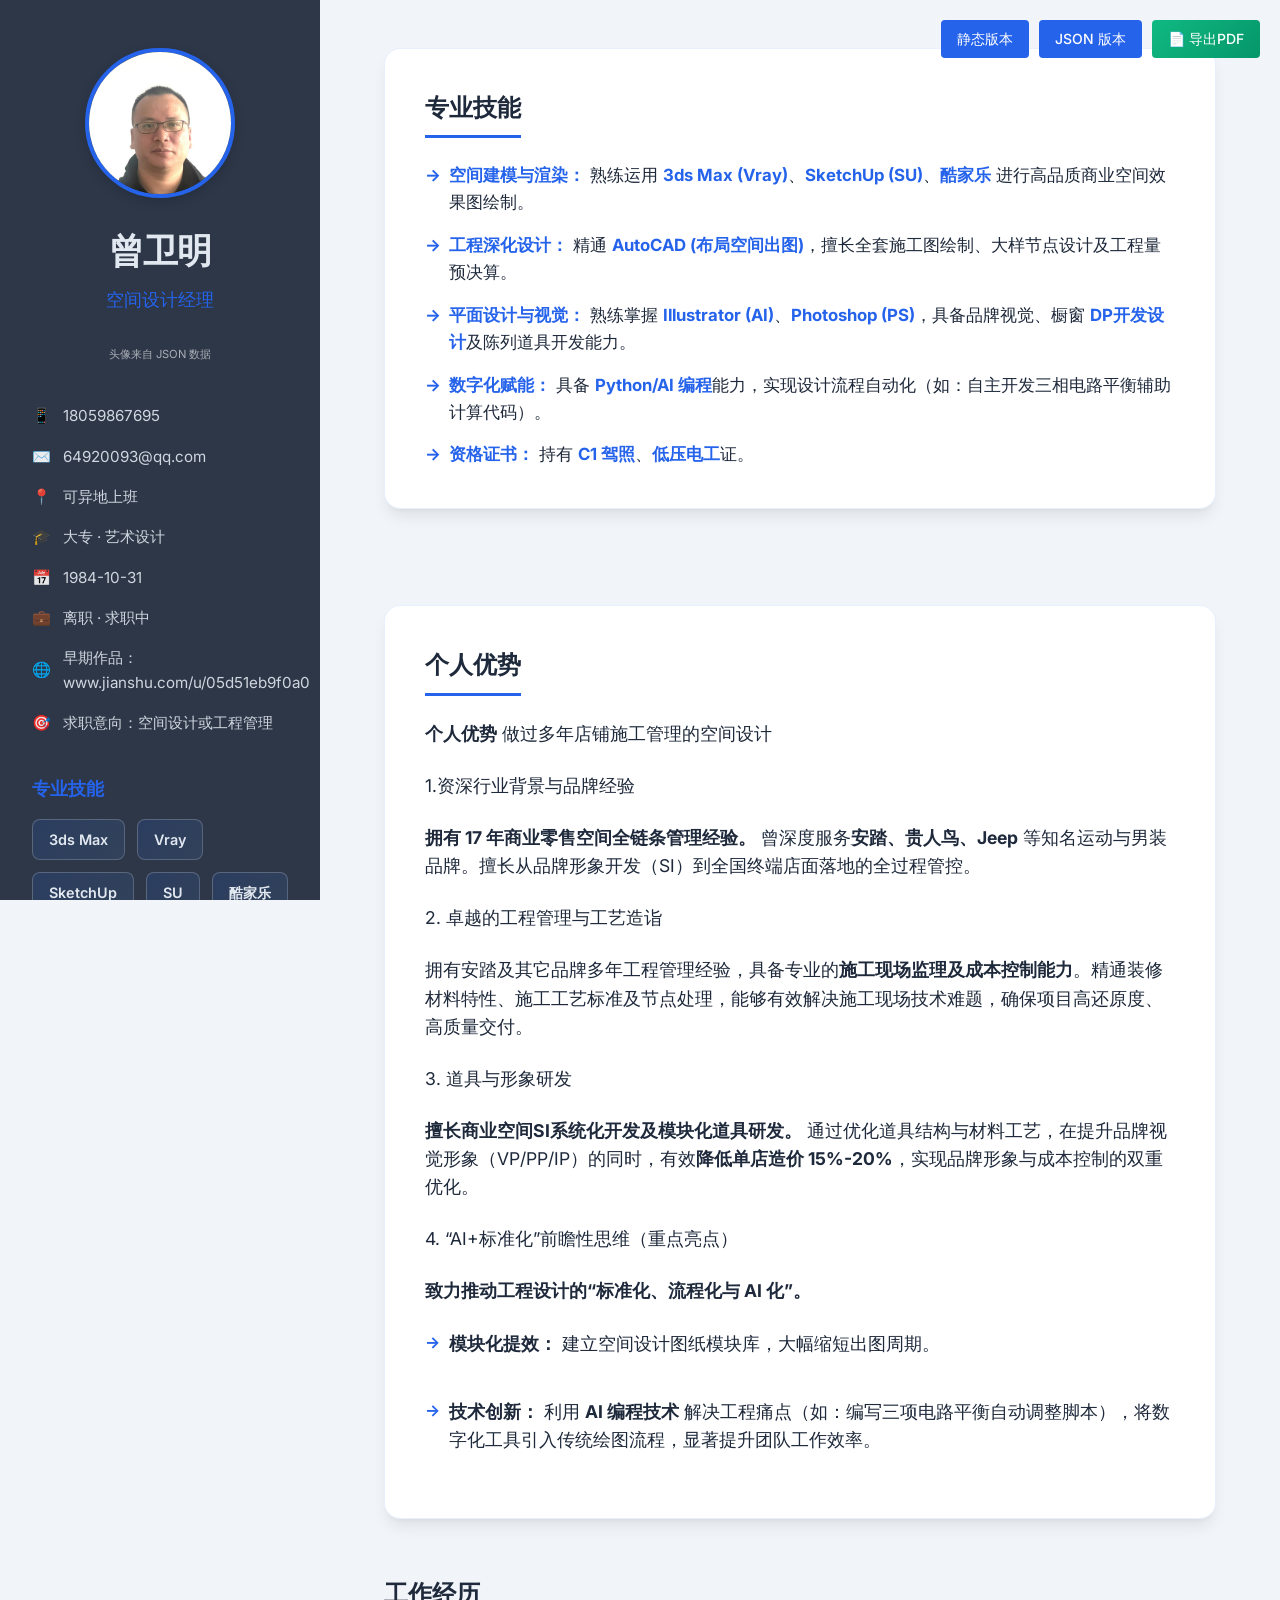
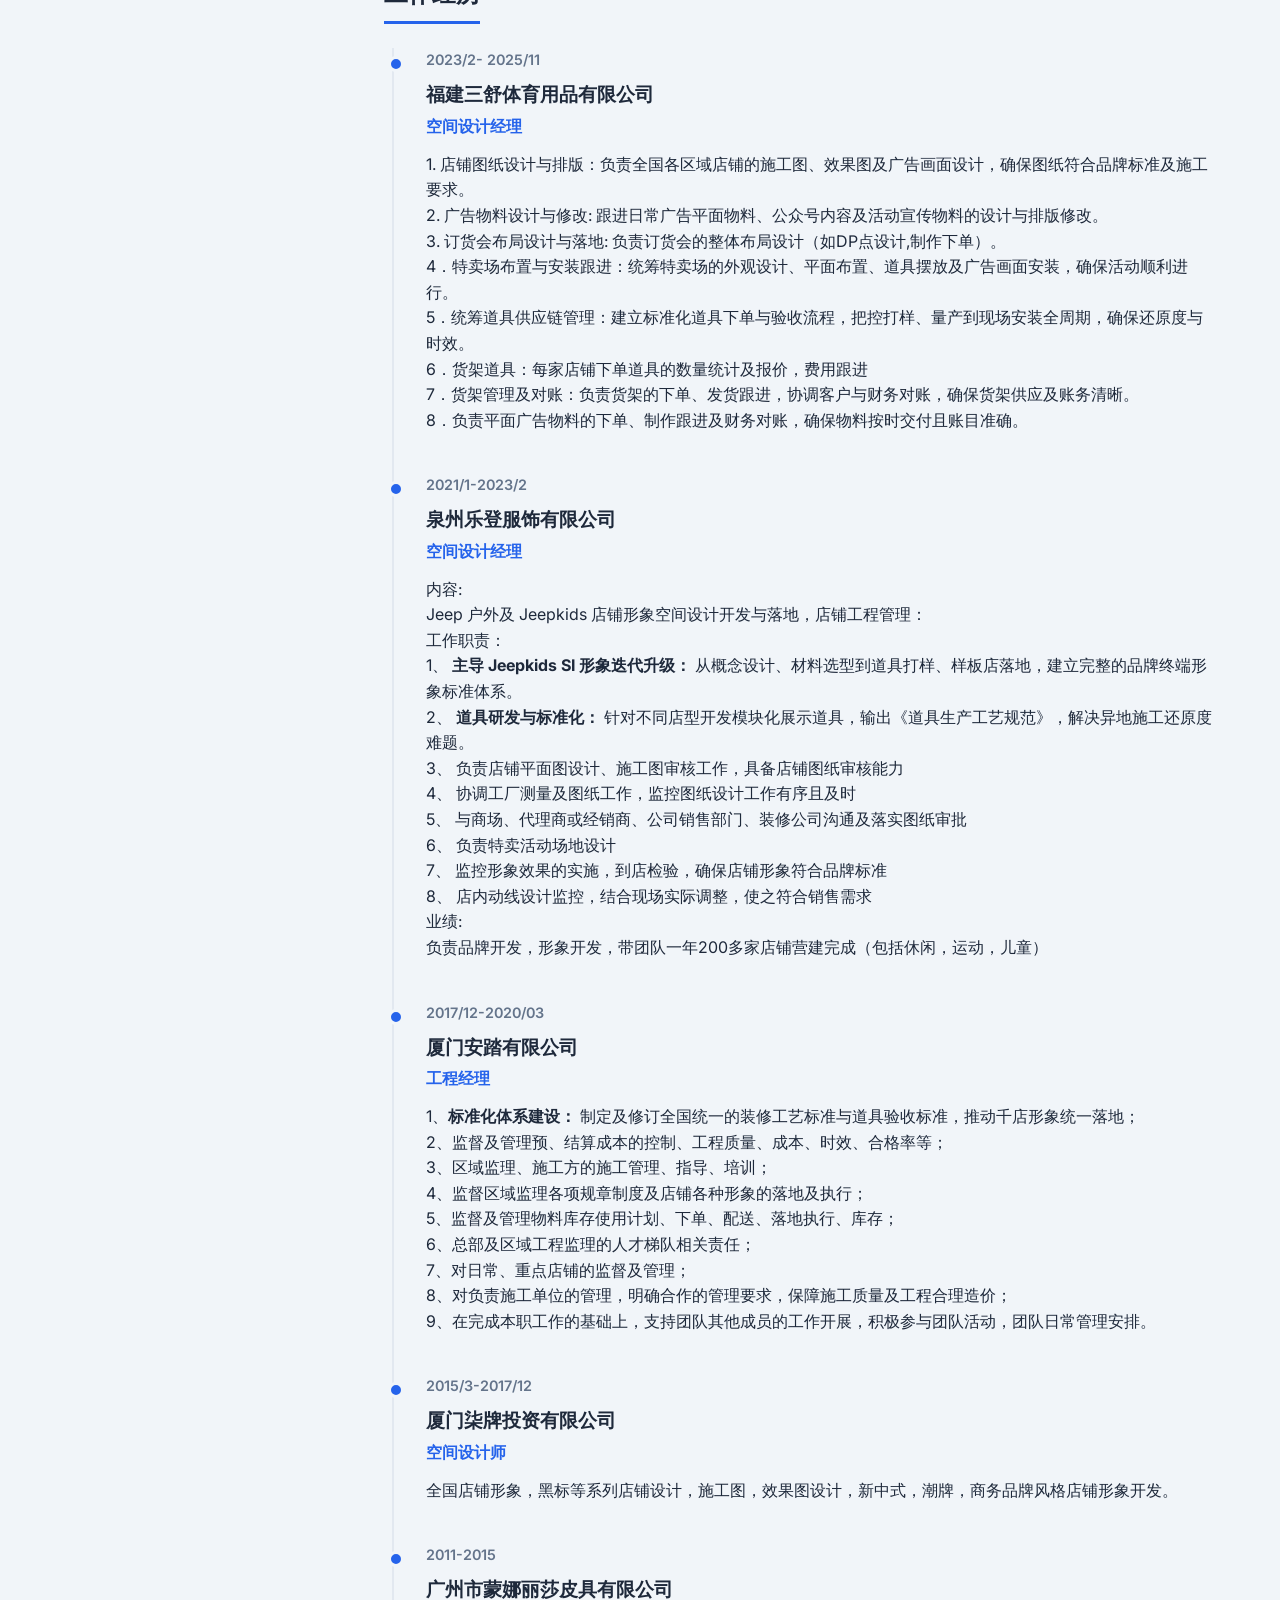
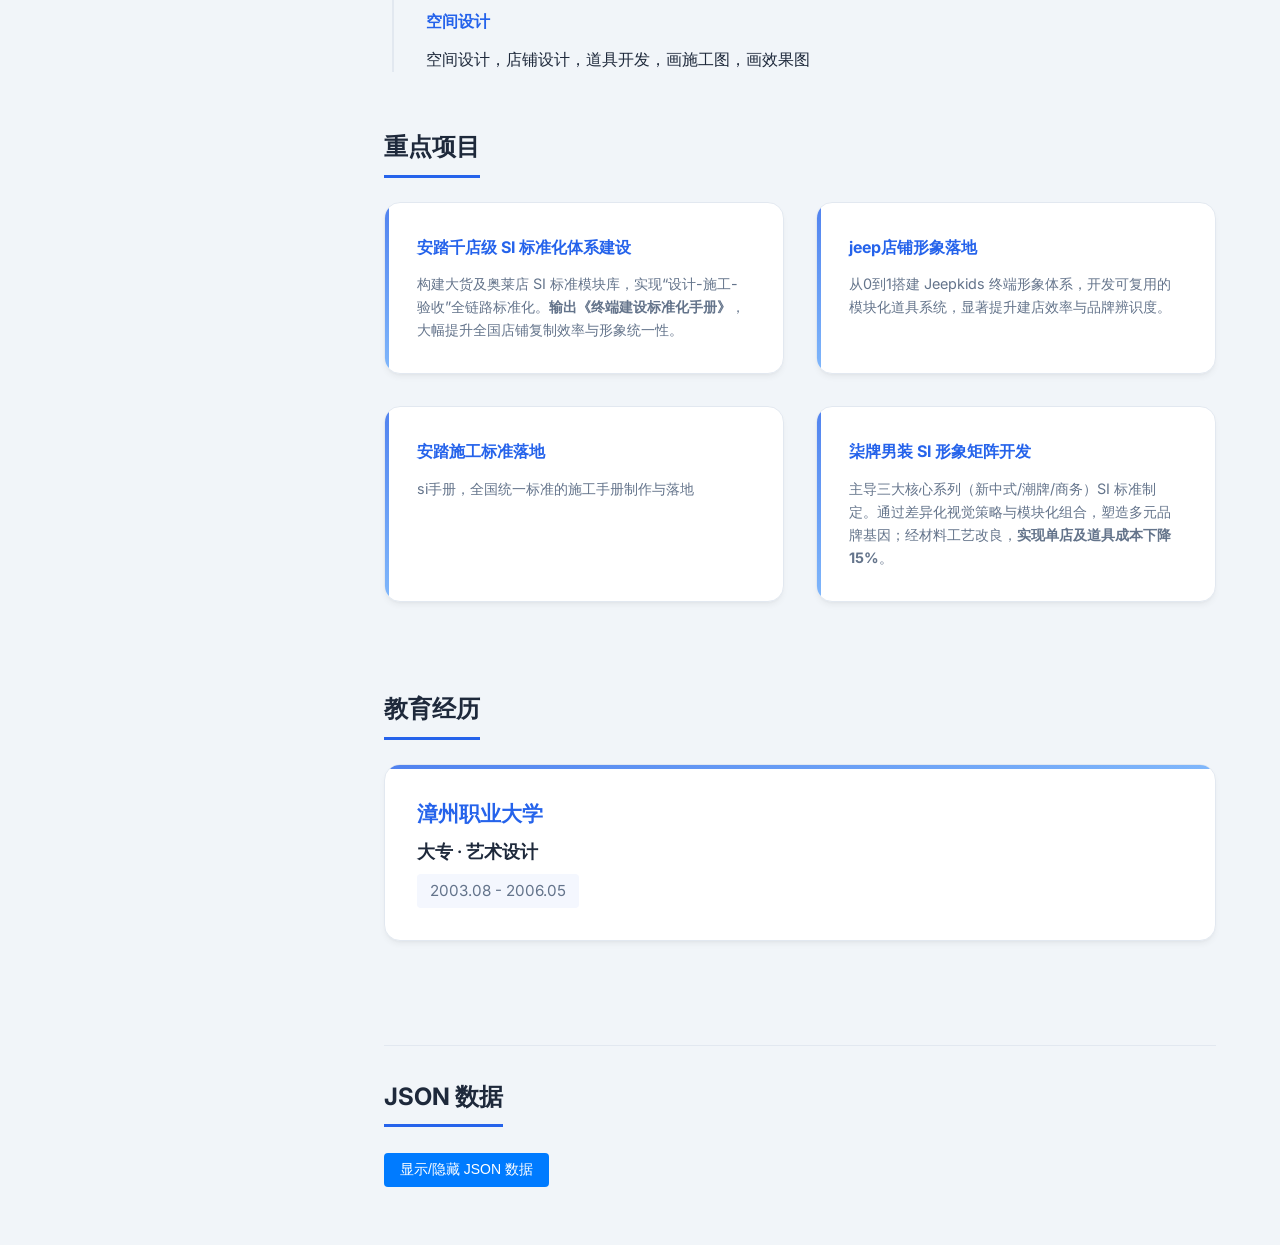
==== commit 1c241a39: "Update resume: brighten avatar, optimize content, add skills" ====
--- a/resume-json.html
+++ b/resume-json.html
@@ -1,5 +1,6 @@
 <!DOCTYPE html>
 <html lang="zh-CN">
+
 <head>
     <meta charset="UTF-8">
     <meta name="viewport" content="width=device-width, initial-scale=1.0">
@@ -16,12 +17,14 @@
             font-size: 18px;
             color: #666;
         }
+
         .error {
             text-align: center;
             padding: 50px;
             color: #e74c3c;
             font-size: 18px;
         }
+
         .json-viewer {
             background: #f8f9fa;
             border: 1px solid #dee2e6;
@@ -33,6 +36,7 @@
             max-height: 500px;
             overflow-y: auto;
         }
+
         .json-toggle {
             background: #007bff;
             color: white;
@@ -43,11 +47,13 @@
             margin: 10px 0;
             font-size: 14px;
         }
+
         .json-toggle:hover {
             background: #0056b3;
         }
     </style>
 </head>
+
 <body>
     <div class="nav-links">
         <a href="index.html" class="nav-link">静态版本</a>
@@ -58,16 +64,14 @@
         <!-- Sidebar -->
         <aside class="sidebar">
             <div class="profile-header">
-                <img src="https://images.unsplash.com/photo-1507003211169-0a1dd7228f2d?ixlib=rb-4.0.3&ixid=M3wxMjA3fDB8MHxwaG90by1wYWdlfHx8fGVufDB8fHx8fA%3D%3D&auto=format&fit=crop&w=300&q=80" 
-                     alt="头像" 
-                     class="profile-avatar" 
-                     id="resume-avatar">
-                
+                <img src="https://images.unsplash.com/photo-1507003211169-0a1dd7228f2d?ixlib=rb-4.0.3&ixid=M3wxMjA3fDB8MHxwaG90by1wYWdlfHx8fGVufDB8fHx8fA%3D%3D&auto=format&fit=crop&w=300&q=80"
+                    alt="头像" class="profile-avatar" id="resume-avatar">
+
                 <div class="name-tag">
                     <h1 id="resume-name">加载中...</h1>
                     <p class="title" id="resume-title">空间设计经理</p>
                 </div>
-                
+
                 <div class="avatar-upload">
                     <p class="avatar-hint">头像来自 JSON 数据</p>
                 </div>
@@ -136,22 +140,22 @@
     <script src="script.js"></script>
     <script>
         // PDF导出功能
-        document.addEventListener('DOMContentLoaded', function() {
+        document.addEventListener('DOMContentLoaded', function () {
             const printPdfBtn = document.getElementById('print-pdf-btn');
             if (printPdfBtn) {
                 printPdfBtn.addEventListener('click', () => {
                     const navLinks = document.querySelector('.nav-links');
                     const originalDisplay = navLinks.style.display;
                     navLinks.style.display = 'none';
-                    
+
                     window.print();
-                    
+
                     setTimeout(() => {
                         navLinks.style.display = originalDisplay || 'flex';
                     }, 100);
                 });
             }
-            
+
             loadResumeData();
         });
 
@@ -162,17 +166,17 @@
                     throw new Error(`HTTP error! status: ${response.status}`);
                 }
                 const resumeData = await response.json();
-                
+
                 // 显示 JSON 数据
                 document.getElementById('json-data').textContent = JSON.stringify(resumeData, null, 2);
-                
+
                 // 渲染简历内容
                 renderResume(resumeData);
             } catch (error) {
                 console.error('加载简历数据失败:', error);
                 document.getElementById('resume-name').textContent = '加载失败';
                 document.getElementById('resume-title').textContent = '请检查 JSON 文件';
-                document.getElementById('contact-section').innerHTML = 
+                document.getElementById('contact-section').innerHTML =
                     '<div class="error">无法加载简历数据，请检查控制台错误信息。</div>';
             }
         }
@@ -181,7 +185,7 @@
             // 基本信息
             document.getElementById('resume-name').textContent = data.basic.name || '曾卫明';
             document.getElementById('resume-title').textContent = data.basic.title || '空间设计经理';
-            
+
             // 头像
             const avatarElement = document.getElementById('resume-avatar');
             if (data.basic.photo) {
@@ -200,7 +204,7 @@
             const contactSection = document.getElementById('contact-section');
             const birthDate = data.basic.birthDate ? new Date(data.basic.birthDate).toISOString().split('T')[0] : '1984-10-31';
             const employementStatus = data.basic.employementStatus || '离职';
-            
+
             // 提取早期作品链接
             let earlyWorksLink = '';
             if (data.basic.customFields && data.basic.customFields.length > 0) {
@@ -213,7 +217,7 @@
                     }
                 }
             }
-            
+
             // 提取求职意向
             let jobIntention = '';
             if (data.basic.customFields && data.basic.customFields.length > 0) {
@@ -222,7 +226,7 @@
                     jobIntention = jobField.value.replace('求职意向：', '');
                 }
             }
-            
+
             contactSection.innerHTML = `
                 <div class="contact-item">
                     <span class="icon">📱</span>
@@ -265,12 +269,12 @@
             // 专业技能（从 skillContent 中提取）
             const skillsSection = document.getElementById('skills-section');
             const skillKeywords = [
-                '3ds Max', 'Vray', 'SketchUp', 'SU', '酷家乐', 'AutoCAD', 
+                '3ds Max', 'Vray', 'SketchUp', 'SU', '酷家乐', 'AutoCAD',
                 'Illustrator', 'AI', 'Photoshop', 'PS', 'Python', 'AI编程',
                 '空间建模', '渲染', '施工图', '效果图', '品牌视觉', '橱窗设计',
-                'DP点', '陈列道具', '工程量预决算', '模块化', '标准化'
+                'DP点', 'DP开发设计', '陈列道具', '工程量预决算', '模块化', '标准化', 'C1 驾照', '低压电工'
             ];
-            
+
             let skills = [];
             const skillContent = data.skillContent || '';
             for (const keyword of skillKeywords) {
@@ -278,11 +282,11 @@
                     skills.push(keyword);
                 }
             }
-            
+
             if (skills.length === 0) {
                 skills = ['空间设计', '工程管理', '品牌形象开发', '施工监理', '成本控制'];
             }
-            
+
             skillsSection.innerHTML = skills.map(skill => `<span>${skill}</span>`).join('');
 
             // 专业技能详细内容
@@ -291,21 +295,21 @@
                 // 从 skillContent 中提取列表项
                 const skillContent = data.skillContent;
                 const liMatches = skillContent.match(/<li>.*?<\/li>/gs);
-                
+
                 if (liMatches && liMatches.length > 0) {
                     const skillsDetailedHTML = liMatches.map(li => {
                         // 提取纯文本内容，移除HTML标签但保留strong标签
                         const text = li.replace(/<li>|<\/li>/g, '')
-                                        .replace(/<p>|<\/p>/g, '')
-                                        .replace(/class="[^"]*"/g, '');
+                            .replace(/<p>|<\/p>/g, '')
+                            .replace(/class="[^"]*"/g, '');
                         return `<li>${text}</li>`;
                     }).join('');
-                    
-                    skillsDetailedSection.querySelector('.skills-detailed-content').innerHTML = 
+
+                    skillsDetailedSection.querySelector('.skills-detailed-content').innerHTML =
                         `<ul class="skills-detailed-list">${skillsDetailedHTML}</ul>`;
                 } else {
                     // 如果没有列表项，直接显示内容
-                    skillsDetailedSection.querySelector('.skills-detailed-content').innerHTML = 
+                    skillsDetailedSection.querySelector('.skills-detailed-content').innerHTML =
                         `<div>${skillContent.replace(/<h3>.*?<\/h3>/g, '')}</div>`;
                 }
             } else {
@@ -386,4 +390,5 @@
         }
     </script>
 </body>
+
 </html>
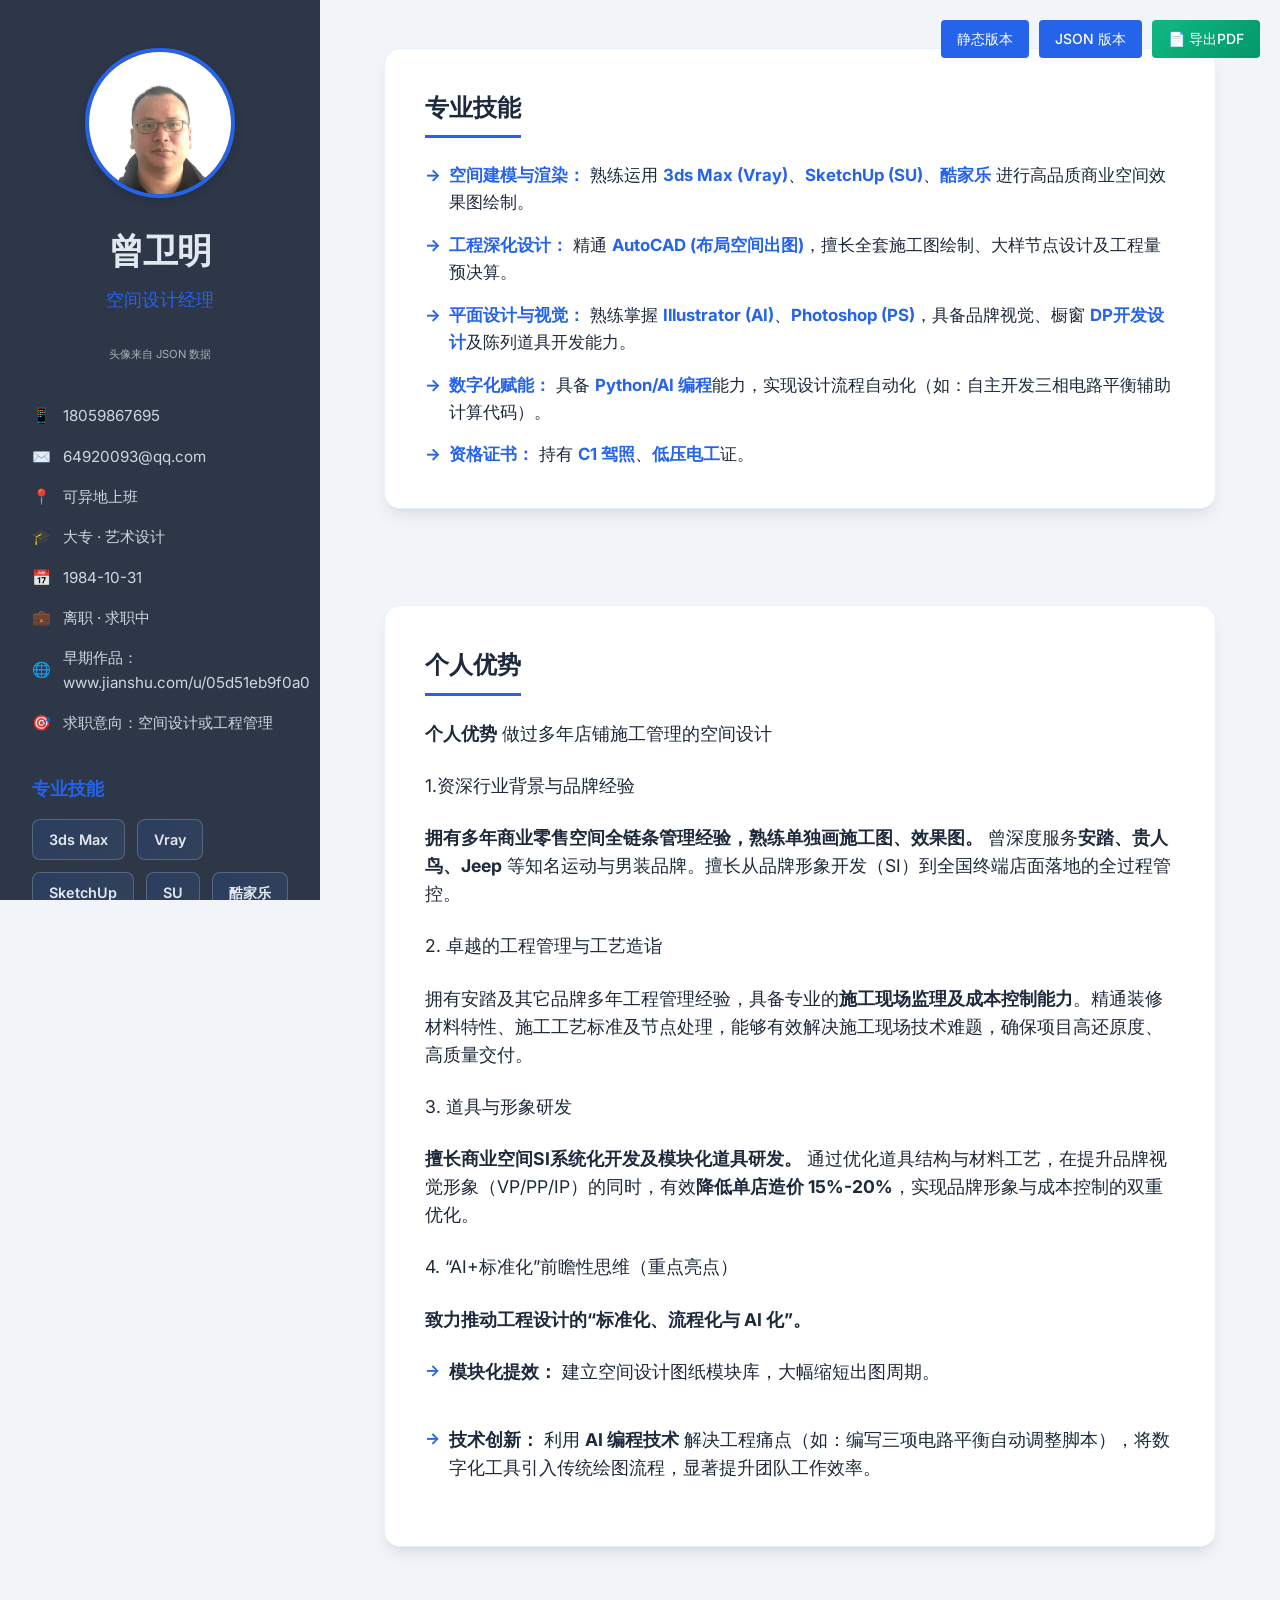
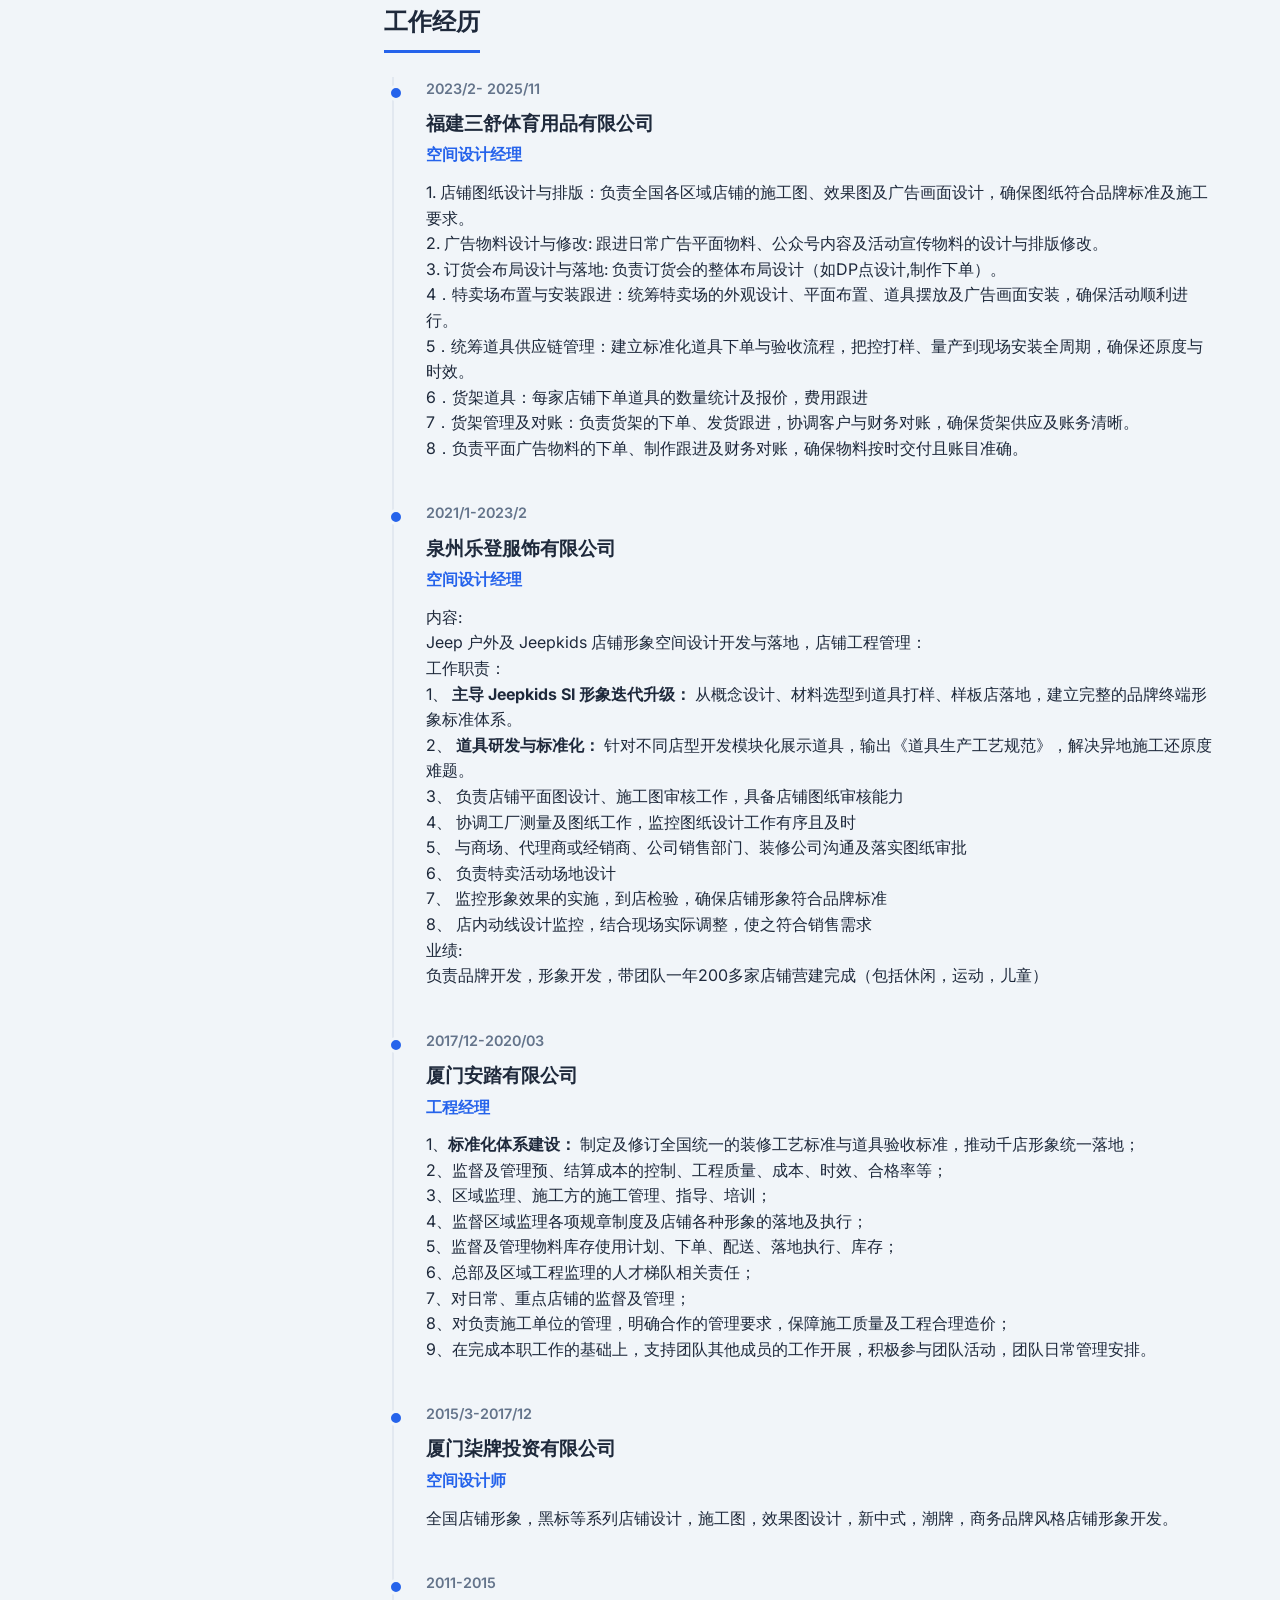
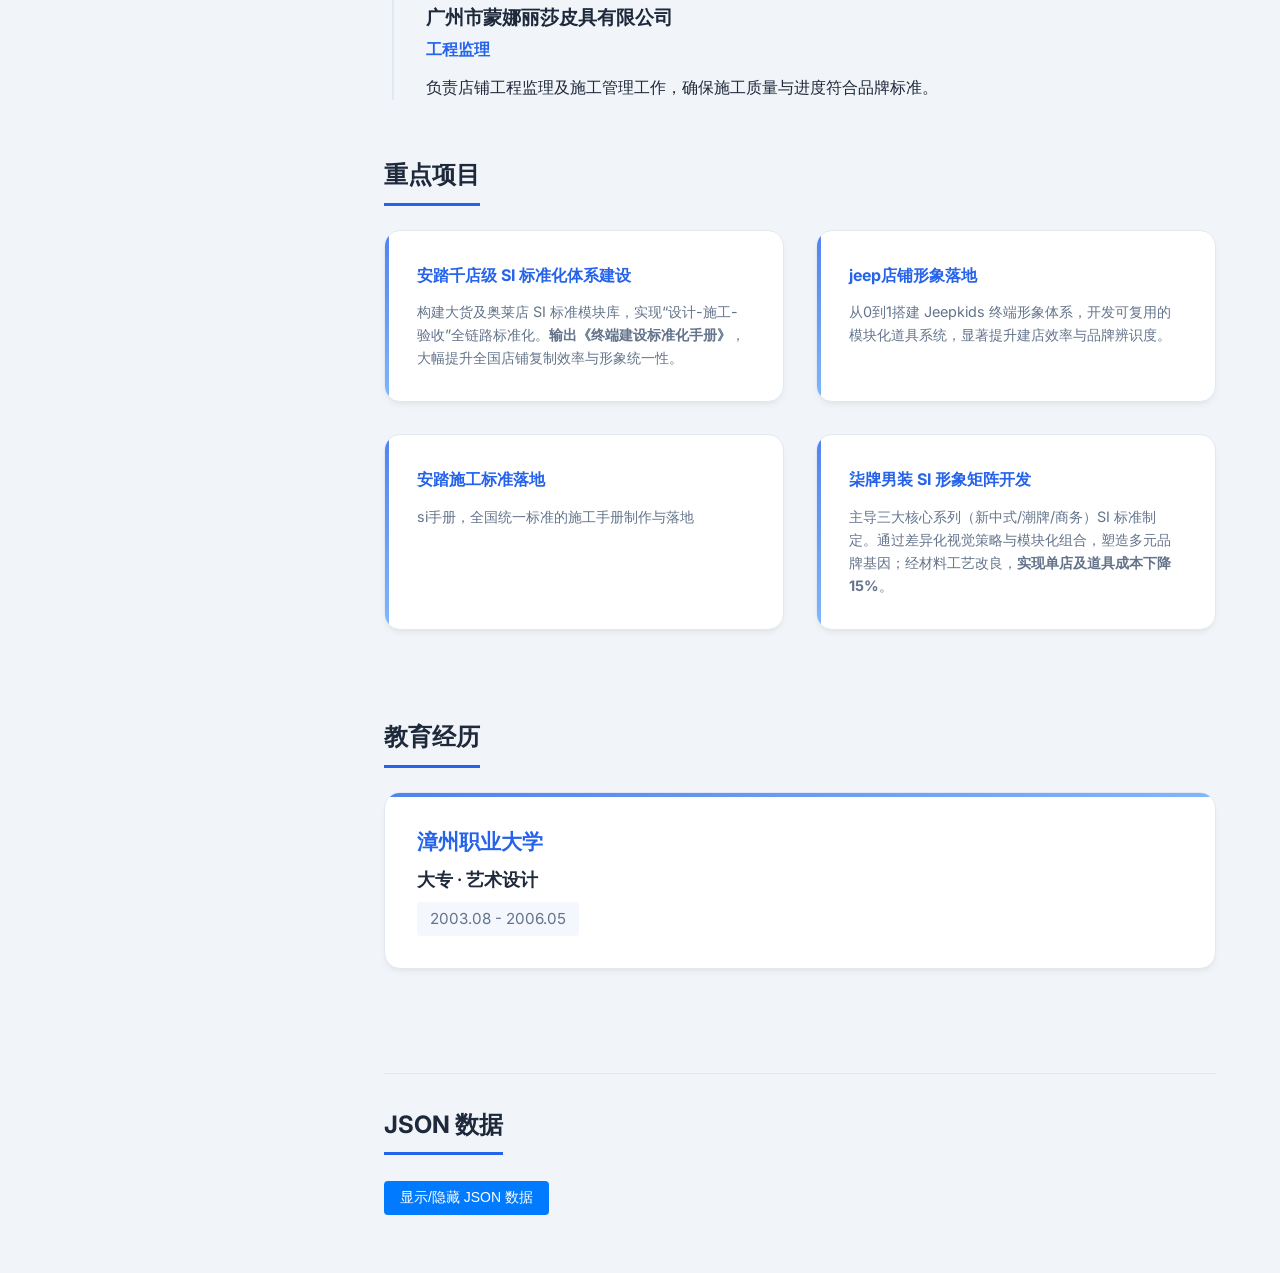
==== commit 6a10475b: "update" ====
--- a/resume-json.html
+++ b/resume-json.html
@@ -5,7 +5,7 @@
     <meta charset="UTF-8">
     <meta name="viewport" content="width=device-width, initial-scale=1.0">
     <title>曾卫明 | 空间设计经理 - JSON 简历</title>
-    <meta name="description" content="曾卫明，资深空间设计经理，拥有17年商业零售空间全链条管理经验。精通SI开发、工程管理及AI赋能设计。">
+    <meta name="description" content="曾卫明，资深空间设计经理，拥有多年商业零售空间全链条管理经验。精通SI开发、工程管理及AI赋能设计。">
     <link rel="stylesheet" href="style.css">
     <link rel="preconnect" href="https://fonts.googleapis.com">
     <link rel="preconnect" href="https://fonts.gstatic.com" crossorigin>
@@ -326,7 +326,7 @@
                 `;
             } else {
                 summarySection.innerHTML = `
-                    <p><strong>17年商业零售空间全链条管理经验。</strong> 曾深度服务安踏、贵人鸟、Jeep等知名品牌。擅长从品牌形象开发（SI）到全国终端店面落地的全过程管控。</p>
+                    <p><strong>多年商业零售空间全链条管理经验，熟练单独画施工图、效果图。</strong> 曾深度服务安踏、贵人鸟、Jeep等知名品牌。擅长从品牌形象开发（SI）到全国终端店面落地的全过程管控。</p>
                     <ul>
                         <li><strong>工程管理：</strong> 具备专业的施工现场监理及成本控制能力，精通装修材料及工艺标准。</li>
                         <li><strong>道具研发：</strong> 擅长模块化陈列道具开发，优化结构，提升形象并降低单店成本。</li>
--- a/style.css
+++ b/style.css
@@ -485,43 +485,310 @@
 
 /* Print styles */
 @media print {
+    @page {
+        size: A4;
+        margin: 14mm;
+    }
+
     .nav-links {
         display: none !important;
     }
-    
+
+    .avatar-upload {
+        display: none !important;
+    }
+
+    body {
+        font-size: 11pt;
+        line-height: 1.55;
+        color: #1e293b;
+    }
+
+    /* --- Full-width single column --- */
     .app-container {
-        grid-template-columns: 1fr !important;
-    }
-    
+        display: block !important;
+        min-height: auto;
+    }
+
+    /* --- Sidebar becomes a compact horizontal header --- */
     .sidebar {
+        display: flex !important;
+        flex-direction: row !important;
+        flex-wrap: wrap !important;
+        align-items: center !important;
         background: white !important;
         color: #1e293b !important;
-        border-right: 1px solid #e2e8f0;
         height: auto !important;
-        position: relative !important;
-    }
-    
+        position: static !important;
+        padding: 0 0 12px 0 !important;
+        margin-bottom: 16px !important;
+        gap: 0 !important;
+        border-bottom: 2px solid #2563eb !important;
+    }
+
+    .profile-header {
+        display: flex !important;
+        flex-direction: row !important;
+        align-items: center !important;
+        gap: 14px !important;
+        text-align: left !important;
+    }
+
+    .name-tag {
+        display: flex !important;
+        flex-direction: row !important;
+        align-items: baseline !important;
+        gap: 12px !important;
+    }
+
+    .profile-avatar {
+        width: 72px !important;
+        height: 72px !important;
+        border-width: 2px !important;
+        flex-shrink: 0;
+    }
+
+    .profile-header h1 {
+        font-size: 1.6rem !important;
+        margin-bottom: 0 !important;
+        white-space: nowrap;
+    }
+
+    .profile-header .title {
+        font-size: 0.95rem !important;
+        color: #64748b !important;
+        white-space: nowrap;
+    }
+
+    /* Contact info: inline row */
+    .contact-section {
+        display: flex !important;
+        flex-direction: row !important;
+        flex-wrap: wrap !important;
+        gap: 4px 18px !important;
+        margin-left: 18px !important;
+    }
+
+    .contact-item {
+        font-size: 0.8rem !important;
+        gap: 4px !important;
+        opacity: 1 !important;
+    }
+
+    .contact-item .icon {
+        font-size: 0.75rem;
+    }
+
+    .contact-item a {
+        color: #1e293b !important;
+        text-decoration: none !important;
+    }
+
+    /* Skills section: inline tags */
+    .sidebar .skills-section {
+        flex-basis: 100% !important;
+        margin-top: 8px !important;
+    }
+
+    .sidebar .skills-section h3 {
+        display: inline !important;
+        font-size: 0.85rem !important;
+        margin-right: 10px !important;
+        color: #64748b !important;
+    }
+
+    .sidebar .skills-section h3::after {
+        content: ":";
+    }
+
+    .skill-tags {
+        display: inline-flex !important;
+        flex-wrap: wrap !important;
+        gap: 5px !important;
+        vertical-align: middle;
+    }
+
     .skill-tags span {
         background: #f1f5f9 !important;
         color: #1e293b !important;
+        border: 1px solid #dde4ed !important;
+        font-size: 0.75rem !important;
+        padding: 3px 10px !important;
+        border-radius: 4px !important;
+        font-weight: 400 !important;
+    }
+
+    .skill-tags span::before {
+        display: none !important;
+    }
+
+    /* --- Main content: full width --- */
+    .main-content {
+        display: block !important;
+        padding: 0 !important;
+        max-width: none !important;
+    }
+    .main-content > * + * {
+        margin-top: 18px !important;
+    }
+
+    section h2 {
+        font-size: 1.15rem !important;
+        margin-bottom: 8px !important;
+        padding-bottom: 4px !important;
+        border-bottom-width: 2px !important;
+    }
+
+    /* Remove card styling */
+    .skills-detailed-card,
+    .summary-card {
+        padding: 0 !important;
+        border-radius: 0 !important;
+        border: none !important;
+        box-shadow: none !important;
+        margin-bottom: 0 !important;
+        background: transparent !important;
+    }
+
+    .skills-detailed-list {
+        gap: 6px !important;
+    }
+
+    .skills-detailed-list li {
+        font-size: 0.9rem !important;
+        line-height: 1.5 !important;
+        padding-left: 16px !important;
+    }
+
+    .summary-content p {
+        font-size: 0.9rem !important;
+        margin-bottom: 8px !important;
+    }
+
+    .summary-content ul {
+        gap: 5px !important;
+    }
+
+    .summary-content li {
+        font-size: 0.9rem !important;
+        padding-left: 16px !important;
+        line-height: 1.5 !important;
+    }
+
+    /* Timeline */
+    .timeline {
+        gap: 12px !important;
+        padding-left: 18px !important;
+        margin-left: 6px !important;
+        border-left-width: 2px !important;
+    }
+
+    .timeline-item::before {
+        left: calc(-18px - 5px) !important;
+        width: 8px !important;
+        height: 8px !important;
+        border-width: 2px !important;
+    }
+
+    .time-node {
+        font-size: 0.78rem !important;
+        margin-bottom: 3px !important;
+    }
+
+    .content h3 {
+        font-size: 0.95rem !important;
+        margin-bottom: 2px !important;
+    }
+
+    .content .role {
+        font-size: 0.85rem !important;
+        margin-bottom: 5px !important;
+    }
+
+    .content ul {
+        font-size: 0.85rem !important;
+        padding-left: 18px !important;
+        margin: 0 !important;
+    }
+
+    .content li {
+        margin-bottom: 2px !important;
+        line-height: 1.5 !important;
+    }
+
+    /* Project Grid */
+    .project-grid {
+        grid-template-columns: 1fr 1fr 1fr !important;
+        gap: 12px !important;
+    }
+
+    .project-card {
+        padding: 12px 14px !important;
+        border-radius: 4px !important;
         border: 1px solid #e2e8f0 !important;
-    }
-    
-    .summary-card,
-    .skills-detailed-card,
-    .project-card,
+        box-shadow: none !important;
+    }
+
+    .project-card::before {
+        display: none !important;
+    }
+
+    .project-card h4 {
+        font-size: 0.9rem !important;
+        margin-bottom: 5px !important;
+    }
+
+    .project-card p {
+        font-size: 0.8rem !important;
+        line-height: 1.5 !important;
+    }
+
+    /* Education */
     .education-item {
+        padding: 12px 14px !important;
+        border-radius: 4px !important;
+        border: 1px solid #e2e8f0 !important;
         box-shadow: none !important;
-        border: 1px solid #e2e8f0 !important;
-        page-break-inside: avoid;
-    }
-    
+    }
+
+    .education-item::before {
+        display: none !important;
+    }
+
+    .education-item h3 {
+        font-size: 0.95rem !important;
+        margin-bottom: 3px !important;
+    }
+
+    .education-item .degree {
+        font-size: 0.87rem !important;
+        margin-bottom: 4px !important;
+    }
+
+    .education-item .date {
+        font-size: 0.8rem !important;
+        padding: 0 !important;
+        background: none !important;
+    }
+
+    /* Global cleanup */
+    section {
+        opacity: 1 !important;
+        transform: none !important;
+    }
+
     .summary-card:hover,
     .skills-detailed-card:hover,
     .project-card:hover,
     .education-item:hover {
         transform: none !important;
     }
+
+    .experience-section,
+    .projects-section,
+    .education-section {
+        margin-top: 0 !important;
+    }
 }
 
 /* Responsive */
